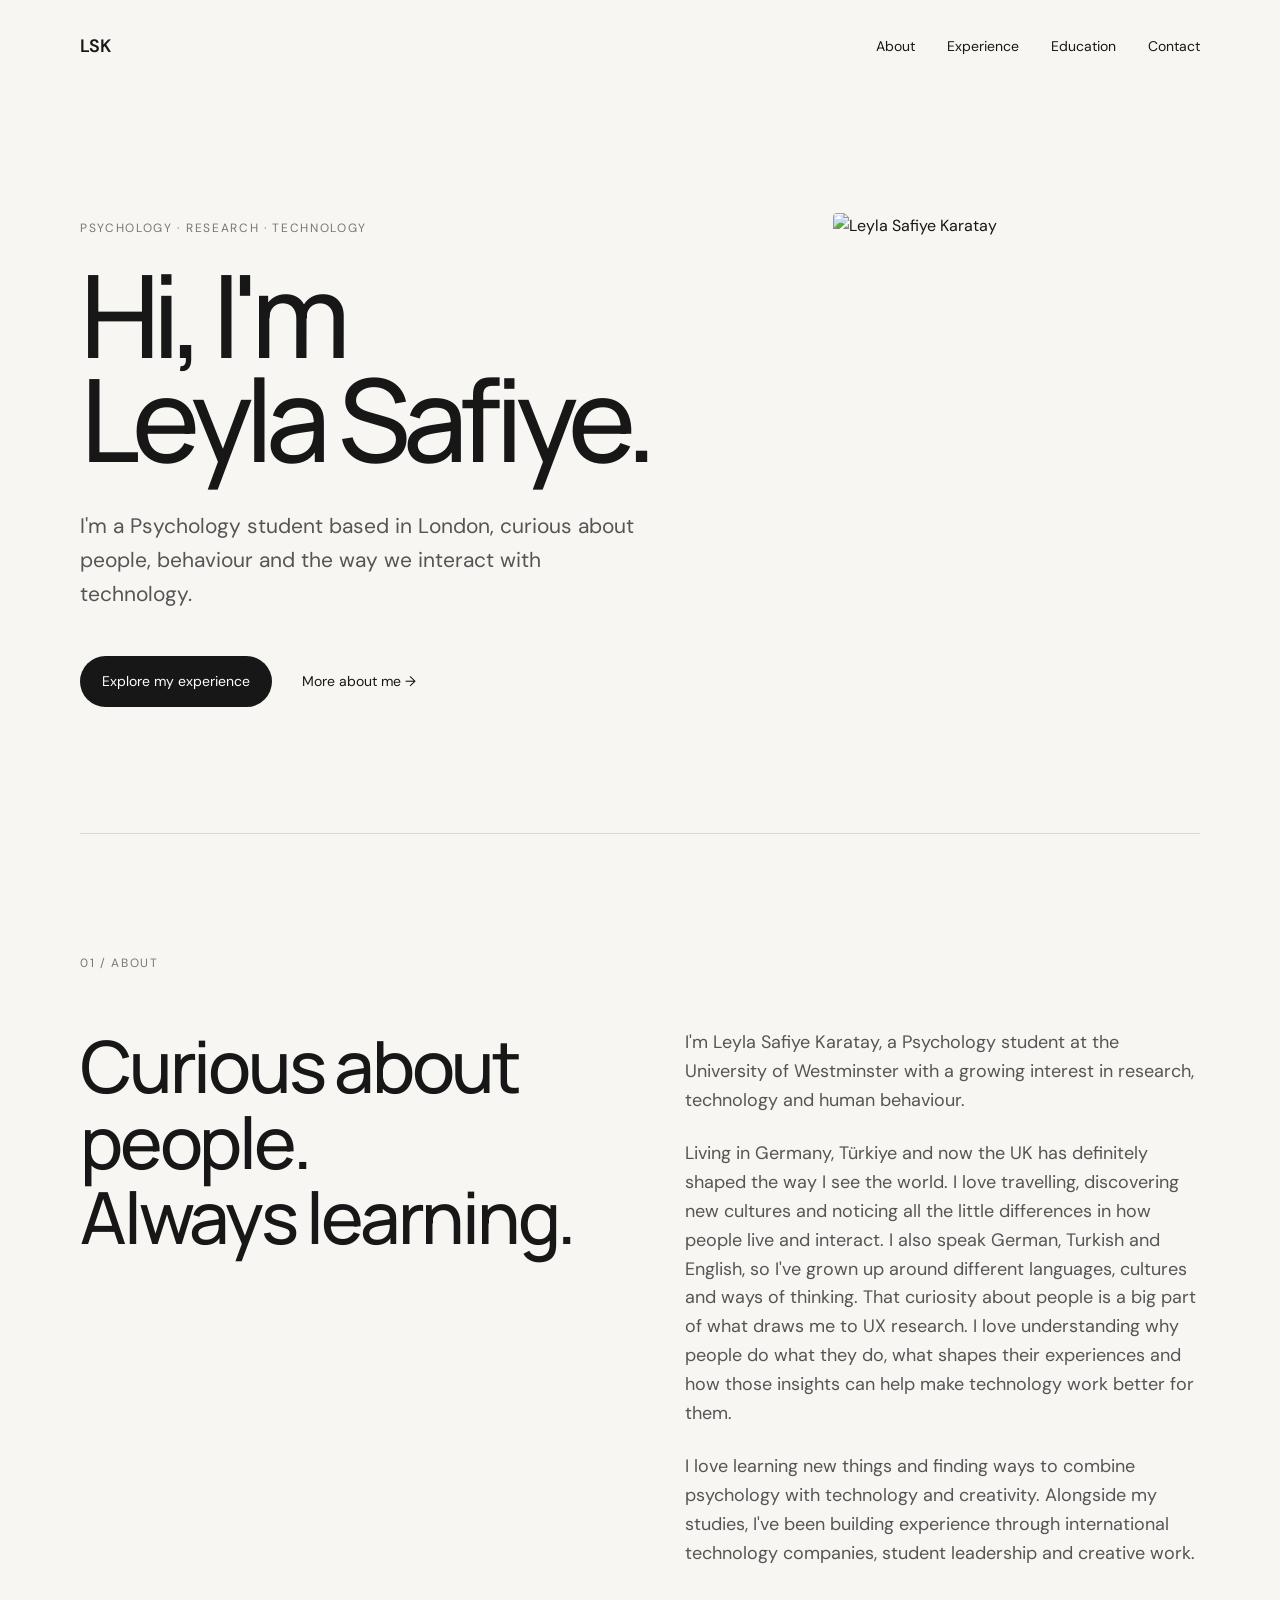
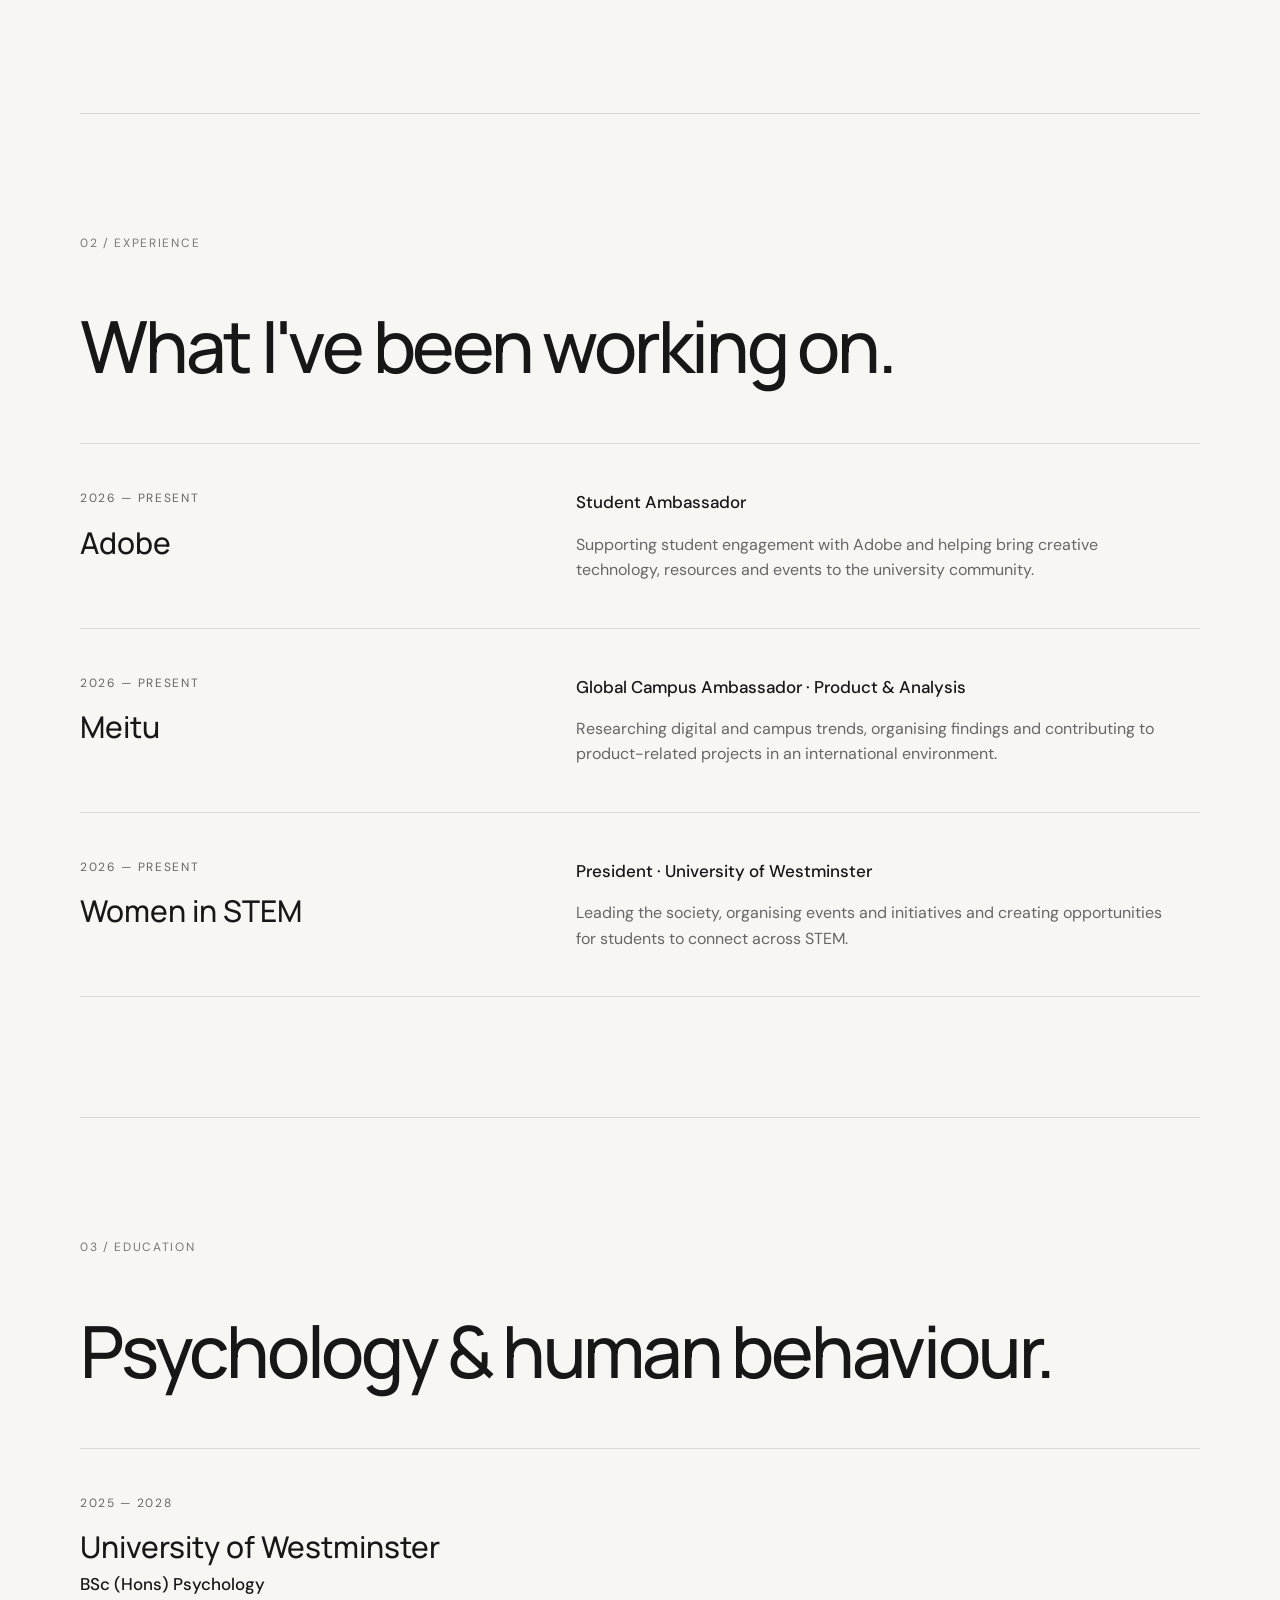
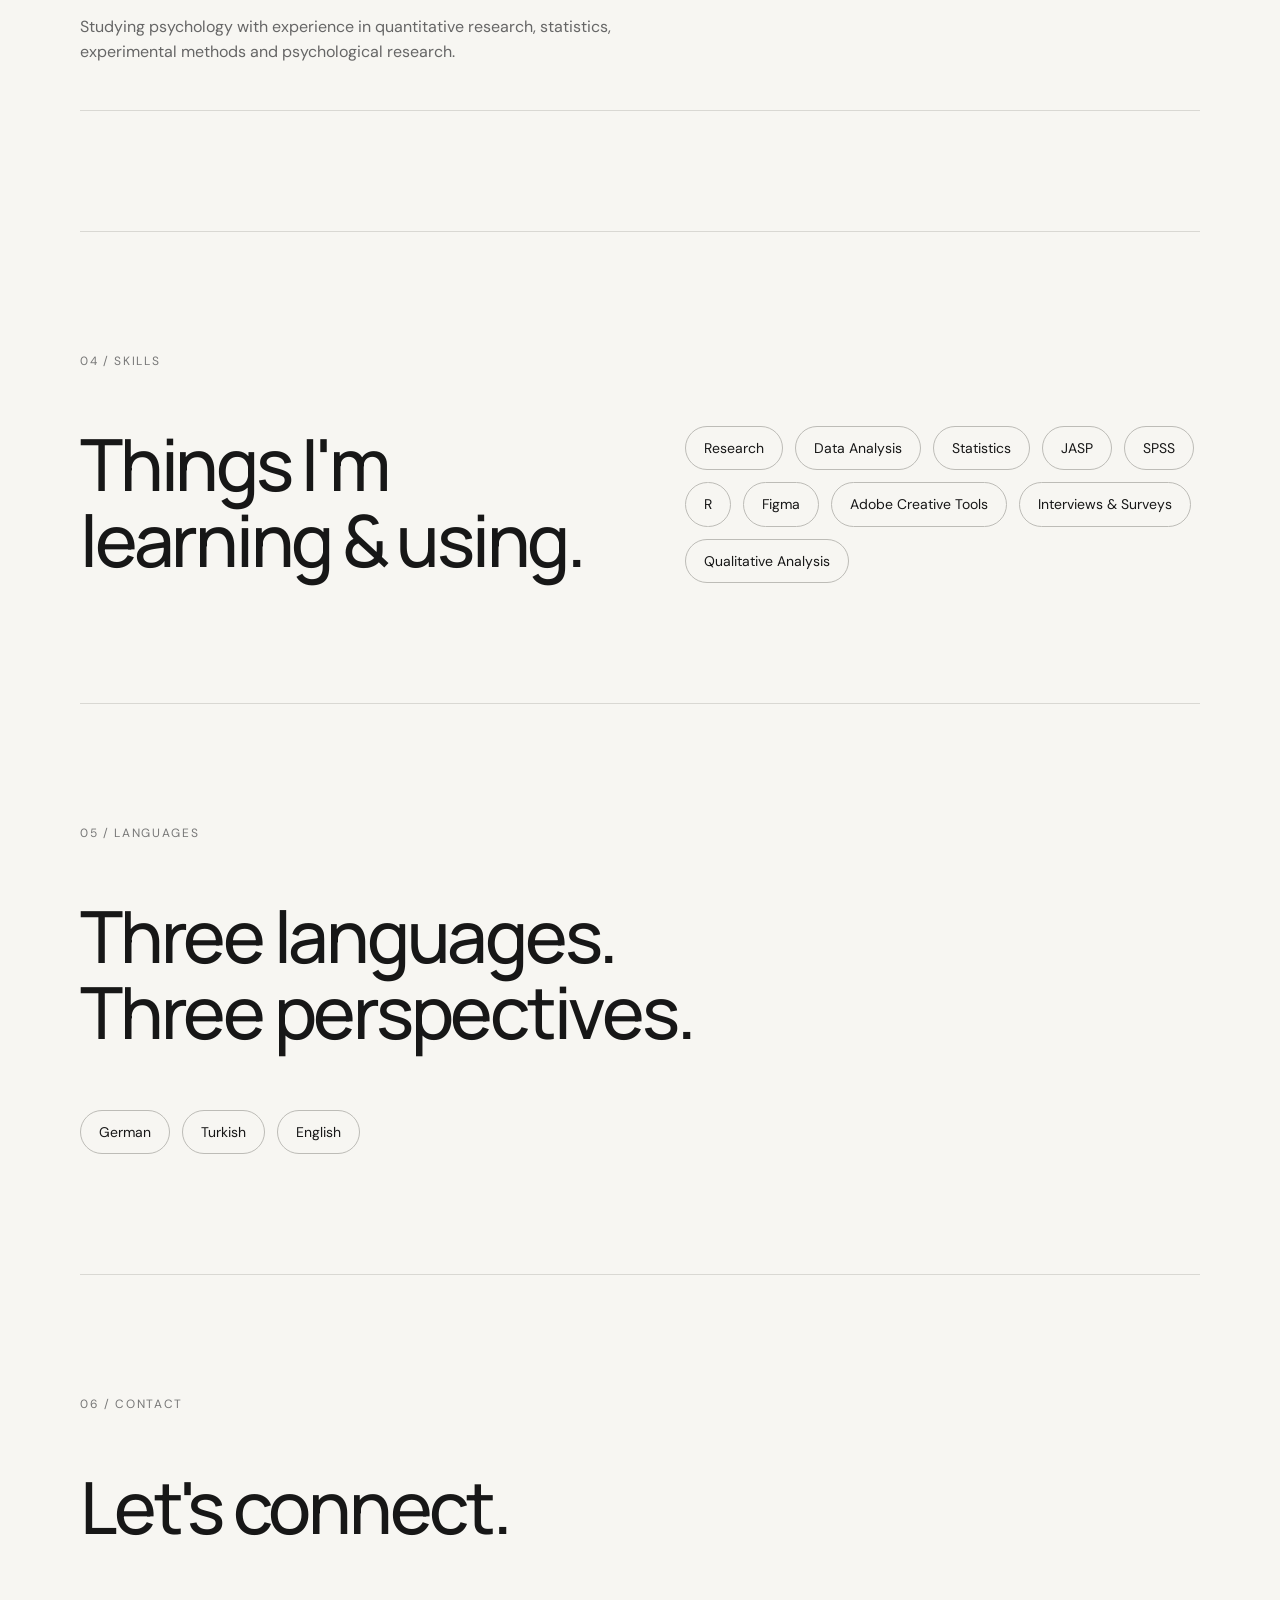
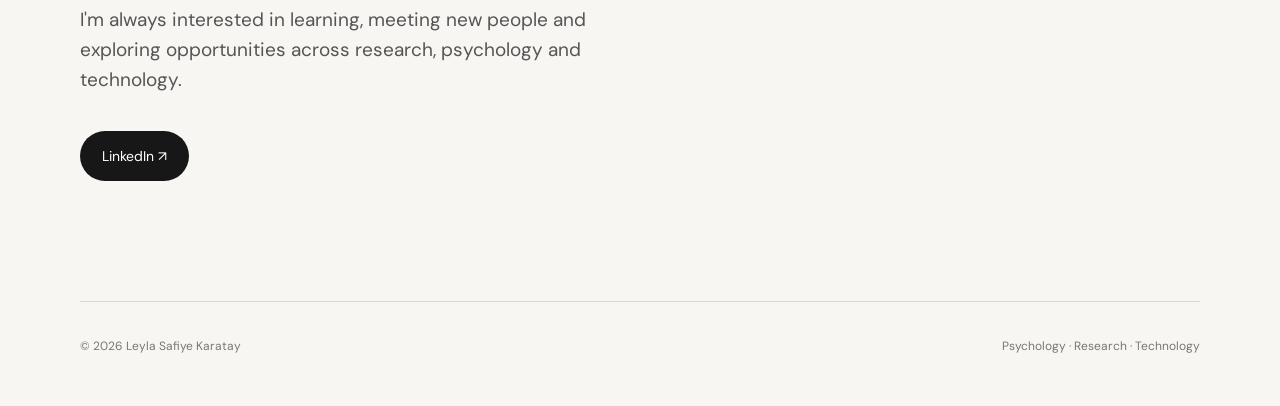
==== index.html @ ea962b12 "Update profile photo section in index.html" ====
<!DOCTYPE html>
<html lang="en">

<head>
  <meta charset="UTF-8">
  <meta name="viewport" content="width=device-width, initial-scale=1.0">

  <title>Leyla Safiye Karatay</title>

  <link rel="stylesheet" href="style.css">
</head>

<body>

  <!-- NAVIGATION -->
  <nav>
    <a href="#home" class="logo">LSK</a>

    <div class="nav-links">
      <a href="#about">About</a>
      <a href="#experience">Experience</a>
      <a href="#education">Education</a>
      <a href="#contact">Contact</a>
    </div>
  </nav>


  <main>

    <!-- HERO -->
    <section class="hero" id="home">

      <div class="hero-content">

        <div class="hero-text">

          <p class="eyebrow">
            PSYCHOLOGY · RESEARCH · TECHNOLOGY
          </p>

          <h1>
            Hi, I'm<br>
            Leyla Safiye.
          </h1>

          <p class="intro">
            I'm a Psychology student based in London, curious about
            people, behaviour and the way we interact with technology.
          </p>

          <div class="hero-links">

            <a href="#experience" class="button">
              Explore my experience
            </a>

            <a href="#about" class="text-link">
              More about me →
            </a>

          </div>

        </div>


       <!-- PROFILE PHOTO -->
<div class="hero-photo">
  <img
    src="./leyla.jpg"
    alt="Leyla Safiye Karatay"
  >
</div>

      </div>

    </section>


    <!-- ABOUT -->
    <section class="about" id="about">

      <p class="section-label">
        01 / ABOUT
      </p>

      <div class="section-grid">

        <h2>
          Curious about people.<br>
          Always learning.
        </h2>

        <div>

          <p>
            I'm Leyla Safiye Karatay, a Psychology student at the
            University of Westminster with a growing interest in
            research, technology and human behaviour.
          </p>

          <p>
  Living in Germany, Türkiye and now the UK has definitely shaped
  the way I see the world. I love travelling, discovering new cultures
  and noticing all the little differences in how people live and interact.
  I also speak German, Turkish and English, so I've grown up around
  different languages, cultures and ways of thinking. That curiosity
  about people is a big part of what draws me to UX research. I love
  understanding why people do what they do, what shapes their experiences
  and how those insights can help make technology work better for them.
</p>

          <p>
            I love learning new things and finding ways to combine
            psychology with technology and creativity. Alongside my
            studies, I've been building experience through international
            technology companies, student leadership and creative work.
          </p>

        </div>

      </div>

    </section>


    <!-- EXPERIENCE -->
    <section id="experience">

      <p class="section-label">
        02 / EXPERIENCE
      </p>

      <h2>
        What I've been working on.
      </h2>


      <div class="experience-list">


        <!-- ADOBE -->
        <article class="experience-item">

          <div>
            <p class="year">
              2026 — PRESENT
            </p>

            <h3>
              Adobe
            </h3>
          </div>

          <div>
            <h4>
              Student Ambassador
            </h4>

            <p>
              Supporting student engagement with Adobe and helping bring
              creative technology, resources and events to the university
              community.
            </p>
          </div>

        </article>


        <!-- MEITU -->
        <article class="experience-item">

          <div>
            <p class="year">
              2026 — PRESENT
            </p>

            <h3>
              Meitu
            </h3>
          </div>

          <div>
            <h4>
              Global Campus Ambassador · Product & Analysis
            </h4>

            <p>
              Researching digital and campus trends, organising findings
              and contributing to product-related projects in an
              international environment.
            </p>
          </div>

        </article>


        <!-- WOMEN IN STEM -->
        <article class="experience-item">

          <div>
            <p class="year">
              2026 — PRESENT
            </p>

            <h3>
              Women in STEM
            </h3>
          </div>

          <div>
            <h4>
              President · University of Westminster
            </h4>

            <p>
              Leading the society, organising events and initiatives and
              creating opportunities for students to connect across STEM.
            </p>
          </div>

        </article>

      </div>

    </section>


    <!-- EDUCATION -->
    <section id="education">

      <p class="section-label">
        03 / EDUCATION
      </p>

      <h2>
        Psychology & human behaviour.
      </h2>


      <div class="education-card">

        <p class="year">
          2025 — 2028
        </p>

        <h3>
          University of Westminster
        </h3>

        <h4>
          BSc (Hons) Psychology
        </h4>

        <p>
          Studying psychology with experience in quantitative research,
          statistics, experimental methods and psychological research.
        </p>

      </div>

    </section>


    <!-- SKILLS -->
    <section class="skills">

      <p class="section-label">
        04 / SKILLS
      </p>

      <div class="section-grid">

        <h2>
          Things I'm<br>
          learning & using.
        </h2>

        <div class="skill-list">

          <span>Research</span>
          <span>Data Analysis</span>
          <span>Statistics</span>
          <span>JASP</span>
          <span>SPSS</span>
          <span>R</span>
          <span>Figma</span>
          <span>Adobe Creative Tools</span>
          <span>Interviews & Surveys</span>
          <span>Qualitative Analysis</span>

        </div>

      </div>

    </section>


    <!-- LANGUAGES -->
    <section class="languages">

      <p class="section-label">
        05 / LANGUAGES
      </p>

      <h2>
        Three languages.<br>
        Three perspectives.
      </h2>

      <div class="skill-list">
        <span>German</span>
        <span>Turkish</span>
        <span>English</span>
      </div>

    </section>


    <!-- CONTACT -->
    <section class="contact" id="contact">

      <p class="section-label">
        06 / CONTACT
      </p>

      <h2>
        Let's connect.
      </h2>

      <p>
        I'm always interested in learning, meeting new people and
        exploring opportunities across research, psychology and technology.
      </p>

      <a
        href="https://www.linkedin.com/"
        target="_blank"
        rel="noopener noreferrer"
        class="button"
      >
        LinkedIn ↗
      </a>

    </section>

  </main>


  <!-- FOOTER -->
  <footer>

    <p>
      © 2026 Leyla Safiye Karatay
    </p>

    <p>
      Psychology · Research · Technology
    </p>

  </footer>

</body>

</html>
---- style.css ----
/* FONTS */
@import url('https://fonts.googleapis.com/css2?family=DM+Sans:wght@400;500;600&family=Manrope:wght@400;500;600&display=swap');


/* RESET */

* {
  box-sizing: border-box;
  margin: 0;
  padding: 0;
}

html {
  scroll-behavior: smooth;
}

body {
  font-family: "DM Sans", sans-serif;
  background: #f7f6f2;
  color: #171717;
  line-height: 1.6;
}


/* NAVIGATION */

nav {
  max-width: 1200px;
  margin: auto;
  padding: 32px 40px;

  display: flex;
  justify-content: space-between;
  align-items: center;
}

.logo {
  color: #171717;
  font-weight: 600;
  font-size: 18px;
  text-decoration: none;
}

.nav-links {
  display: flex;
  gap: 32px;
}

.nav-links a {
  color: #171717;
  text-decoration: none;
  font-size: 14px;
}

.nav-links a:hover {
  opacity: 0.5;
}


/* MAIN LAYOUT */

main {
  max-width: 1200px;
  margin: auto;
  padding: 0 40px;
}

section {
  padding: 120px 0;
  border-bottom: 1px solid #d9d8d3;
}


/* HERO */

.hero {
  min-height: 82vh;
  display: flex;
  align-items: center;
}

.hero-content {
  width: 100%;

  display: grid;
  grid-template-columns: 1.3fr 0.7fr;

  gap: 70px;
  align-items: center;
}

.hero-text {
  min-width: 0;
}

.eyebrow,
.section-label,
.year {
  font-size: 12px;
  letter-spacing: 0.14em;
  text-transform: uppercase;
  color: #777;
}

.hero h1 {
  font-family: "Manrope", sans-serif;

  font-size: clamp(65px, 9vw, 125px);
  font-weight: 500;

  letter-spacing: -0.07em;
  line-height: 0.9;

  margin: 25px 0 40px;
}

.intro {
  max-width: 560px;
  font-size: 21px;
  color: #555;
}

.hero-links {
  margin-top: 45px;

  display: flex;
  align-items: center;
  gap: 30px;
}


/* PROFILE PHOTO */

.hero-photo {
  width: 100%;
  max-width: 380px;
  justify-self: end;
}

.hero-photo img {
  width: 100%;
  height: 500px;

  display: block;

  object-fit: cover;
  object-position: center;

  border-radius: 4px;
}


/* BUTTONS */

.button {
  display: inline-block;

  padding: 14px 22px;

  background: #171717;
  color: white;

  text-decoration: none;
  border-radius: 100px;

  font-size: 14px;

  transition: 0.2s;
}

.button:hover {
  transform: translateY(-2px);
  opacity: 0.85;
}

.text-link {
  color: #171717;
  text-decoration: none;
  font-size: 14px;
}


/* SECTION HEADINGS */

.section-label {
  margin-bottom: 55px;
}

section h2 {
  font-family: "Manrope", sans-serif;

  font-size: clamp(42px, 6vw, 72px);
  line-height: 1.05;

  letter-spacing: -0.045em;
  font-weight: 500;

  margin-bottom: 60px;
}


/* ABOUT */

.section-grid {
  display: grid;
  grid-template-columns: 1fr 1fr;

  gap: 90px;
}

.section-grid h2 {
  margin-bottom: 0;
}

.section-grid > div p {
  font-size: 18px;
  margin-bottom: 25px;
  color: #555;
}


/* EXPERIENCE */

.experience-list {
  border-top: 1px solid #d9d8d3;
}

.experience-item {
  display: grid;

  grid-template-columns: 0.8fr 1.2fr;

  gap: 80px;

  padding: 45px 0;

  border-bottom: 1px solid #d9d8d3;
}

.experience-item h3,
.education-card h3 {
  font-family: "Manrope", sans-serif;

  font-size: 30px;
  font-weight: 500;

  margin-top: 10px;
}

.experience-item h4,
.education-card h4 {
  font-size: 17px;
  font-weight: 500;

  margin-bottom: 15px;
}

.experience-item p,
.education-card p {
  color: #666;
  max-width: 600px;
}


/* EDUCATION */

.education-card {
  padding: 45px 0;

  border-top: 1px solid #d9d8d3;
  border-bottom: 1px solid #d9d8d3;
}


/* SKILLS + LANGUAGES */

.skill-list {
  display: flex;
  flex-wrap: wrap;

  gap: 12px;

  align-content: flex-start;
}

.skill-list span {
  border: 1px solid #bdbcb7;

  border-radius: 100px;

  padding: 10px 18px;

  font-size: 14px;
}


/* CONTACT */

.contact {
  min-height: 65vh;
}

.contact > p:not(.section-label) {
  max-width: 550px;

  font-size: 19px;

  color: #555;

  margin-bottom: 35px;
}


/* FOOTER */

footer {
  max-width: 1200px;

  margin: auto;

  padding: 35px 40px 50px;

  display: flex;

  justify-content: space-between;

  color: #777;

  font-size: 12px;
}


/* MOBILE */

@media (max-width: 700px) {

  nav {
    padding: 24px 20px;
  }

  .nav-links {
    gap: 14px;
  }

  .nav-links a {
    font-size: 12px;
  }

  main {
    padding: 0 20px;
  }

  section {
    padding: 80px 0;
  }


  /* HERO MOBILE */

  .hero {
    min-height: auto;
    padding-top: 80px;
  }

  .hero-content {
    grid-template-columns: 1fr;
    gap: 45px;
  }

  .hero h1 {
    font-size: 64px;
  }

  .intro {
    font-size: 18px;
  }

  .hero-photo {
    max-width: 100%;
    justify-self: start;
  }

  .hero-photo img {
    height: 450px;
  }

  .hero-links {
    align-items: flex-start;
    flex-direction: column;
  }


  /* OTHER SECTIONS */

  .section-grid,
  .experience-item {
    grid-template-columns: 1fr;
    gap: 30px;
  }


  /* FOOTER */

  footer {
    padding: 30px 20px;

    flex-direction: column;

    gap: 8px;
  }

}
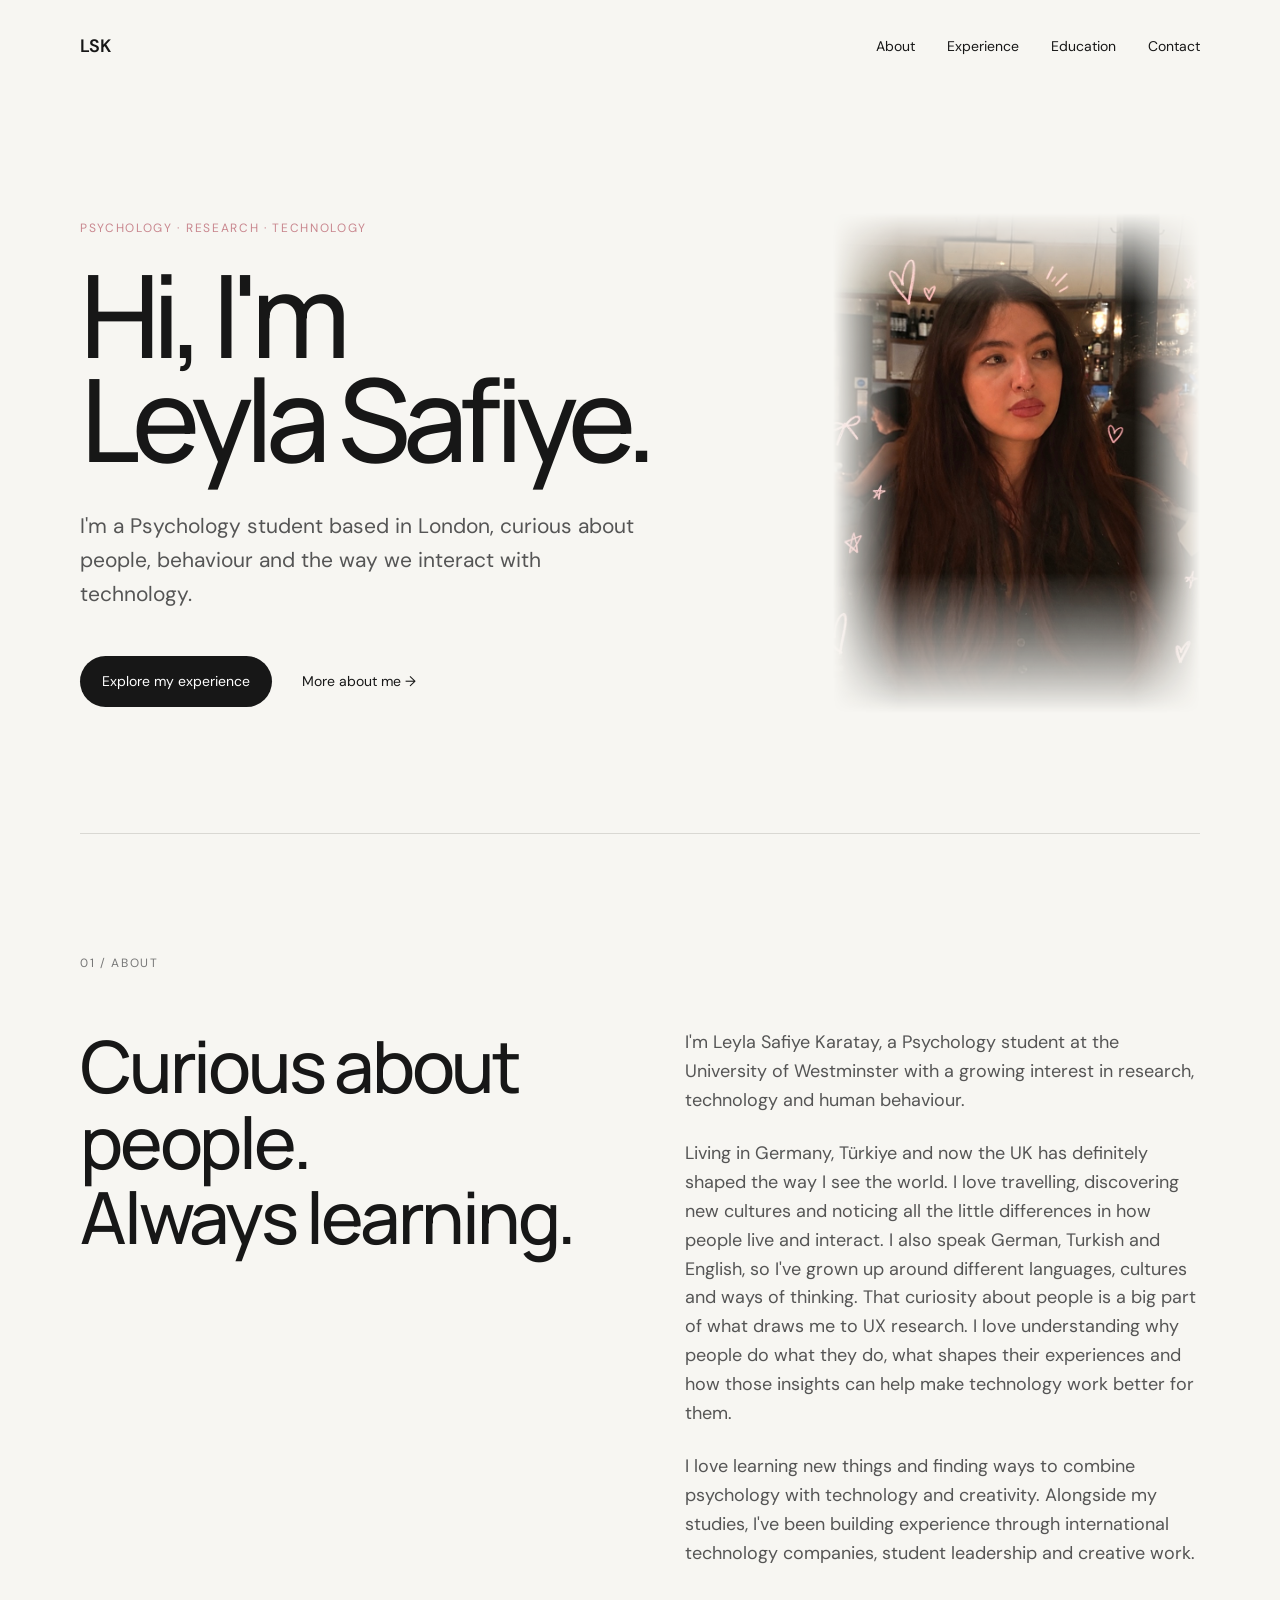
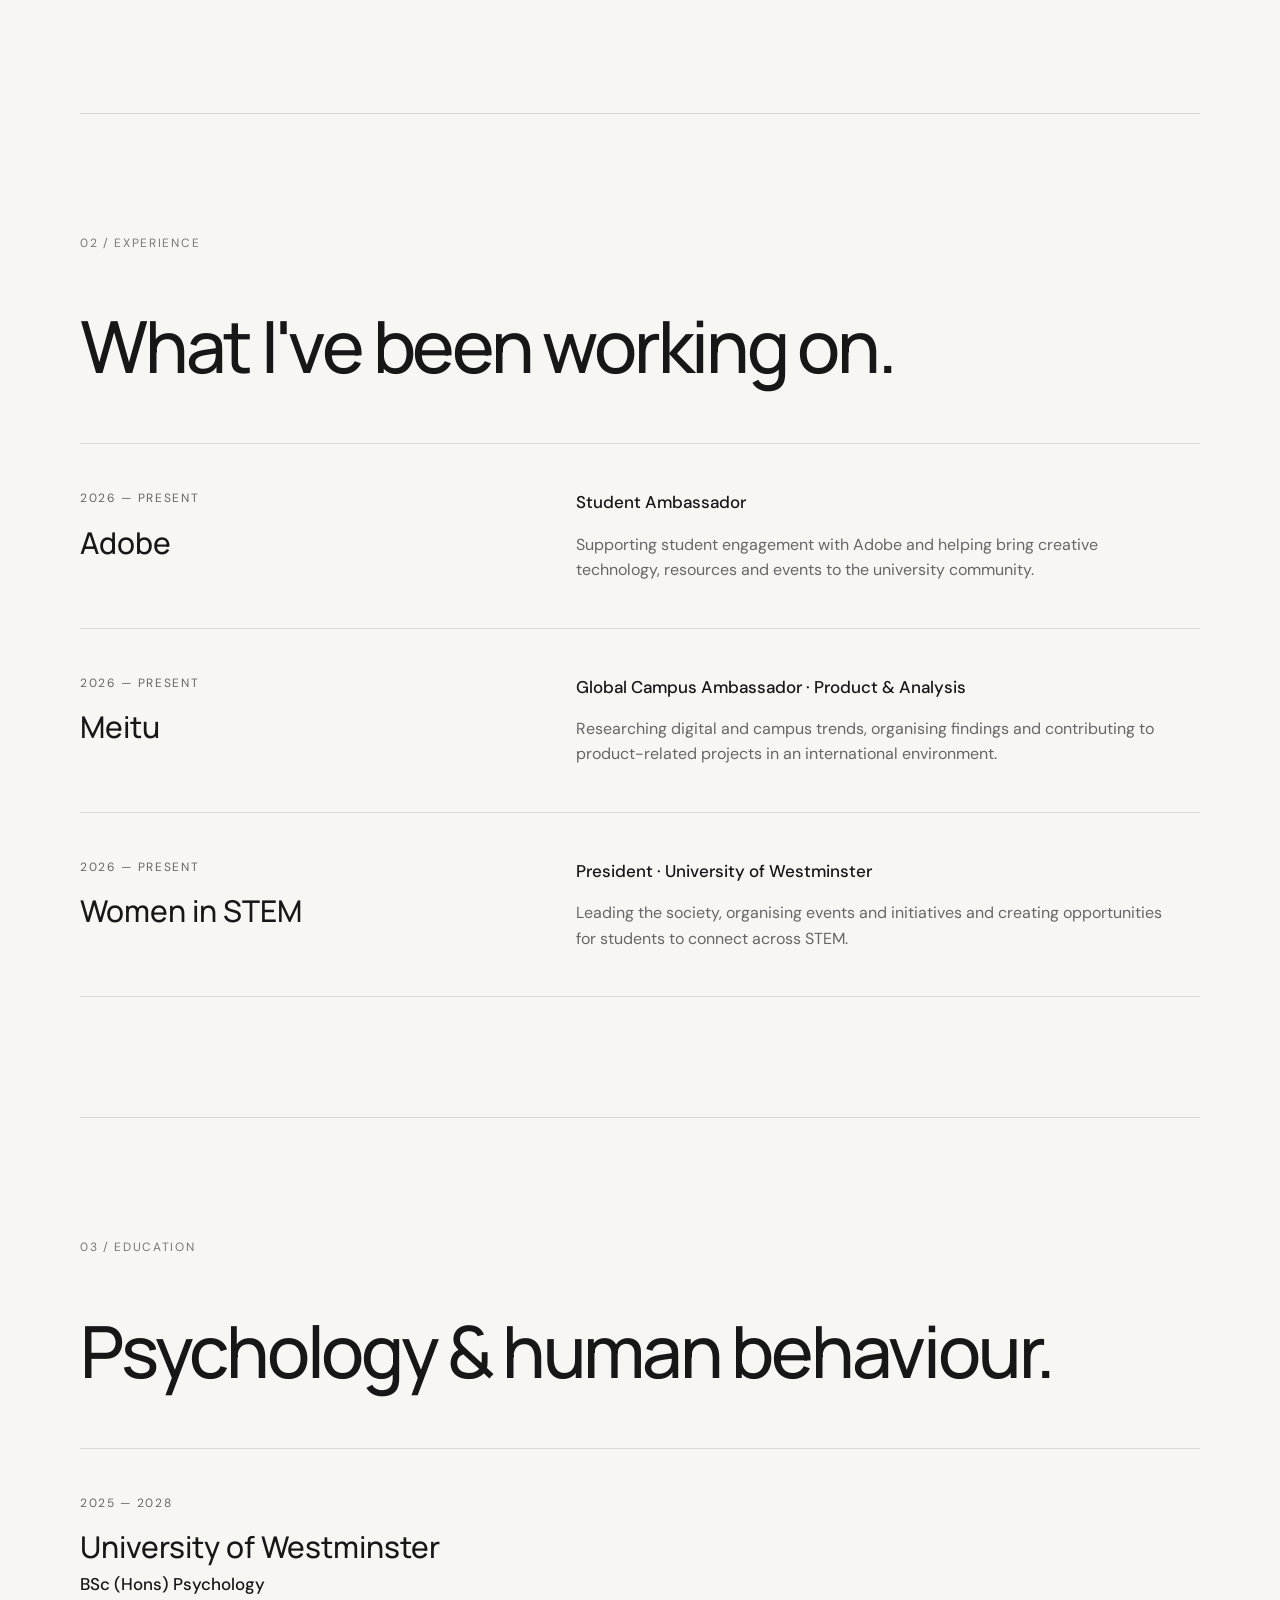
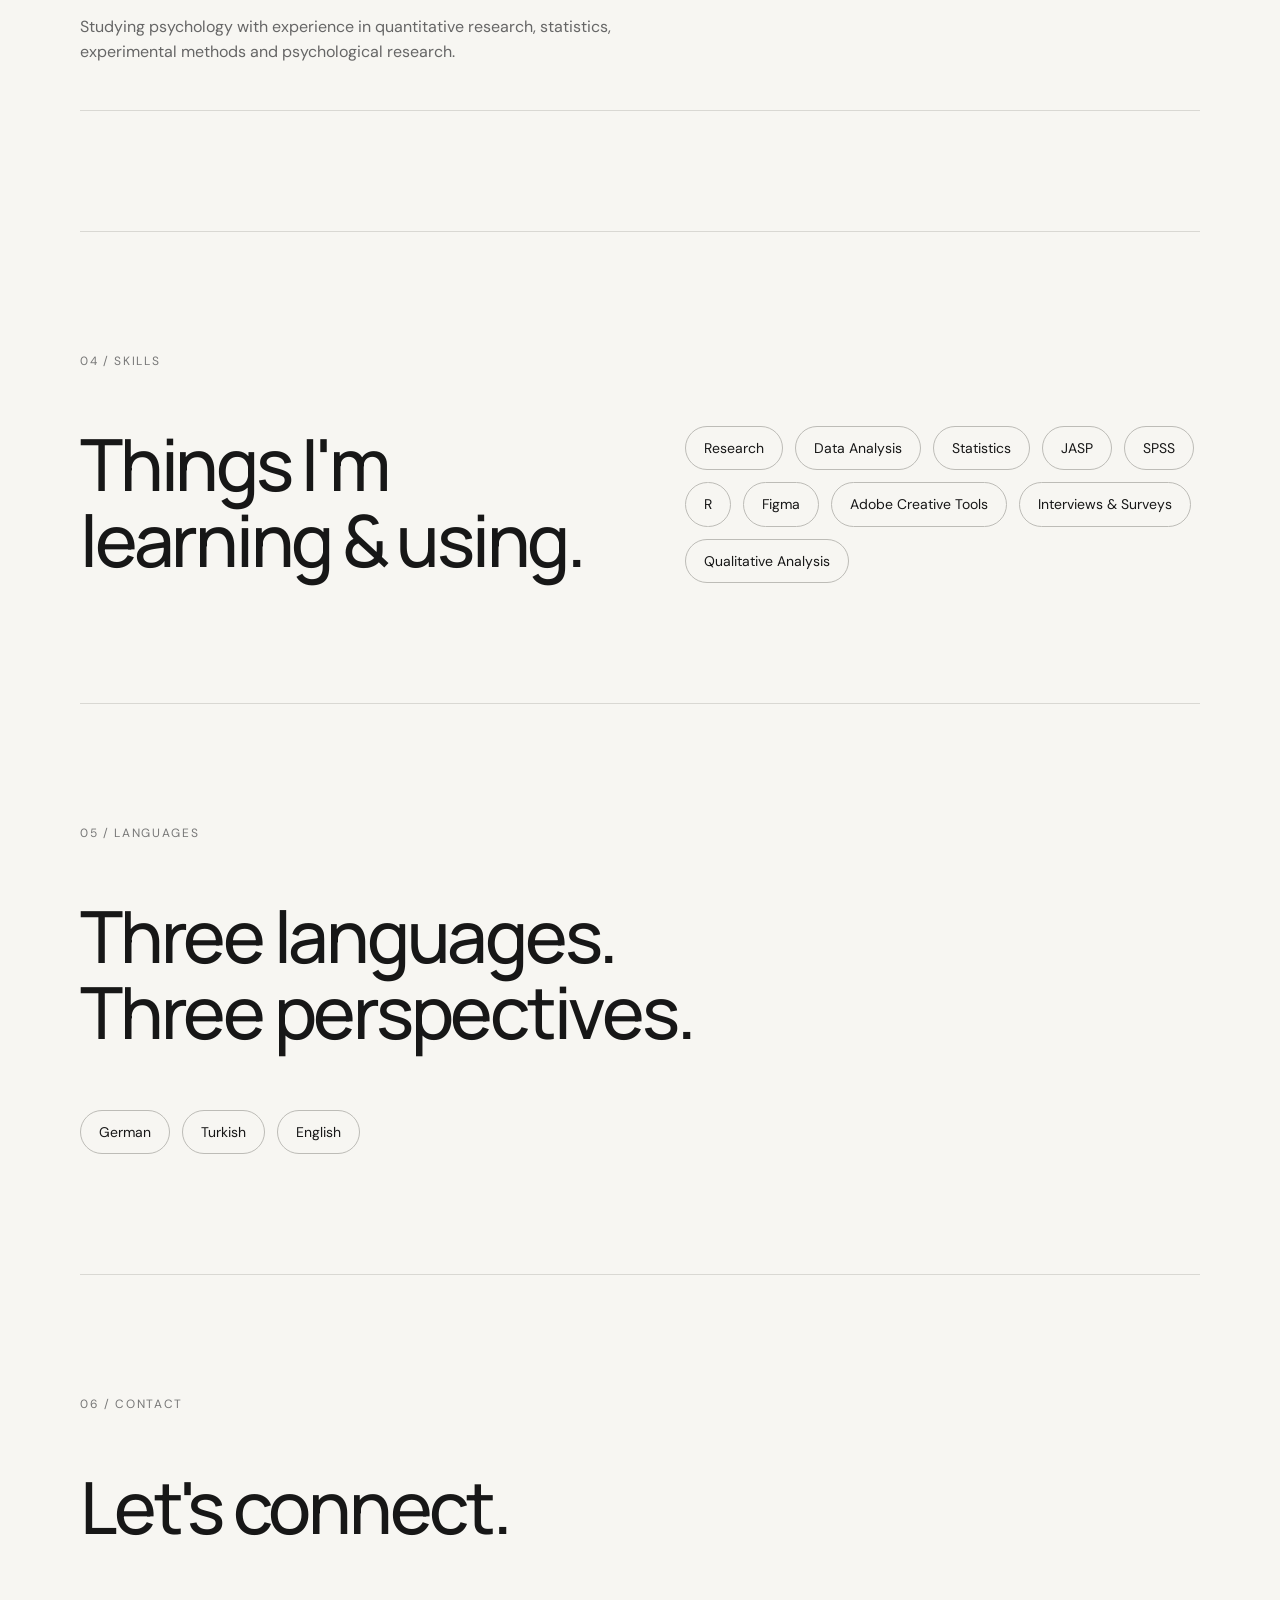
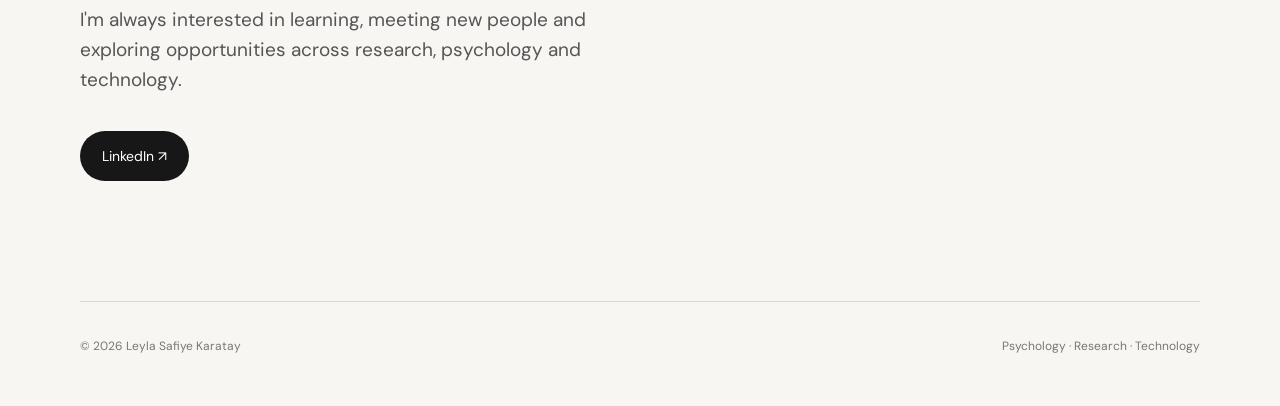
==== commit 019cee3e: "Add versioning to stylesheet link in index.html" ====
--- a/index.html
+++ b/index.html
@@ -7,7 +7,7 @@
 
   <title>Leyla Safiye Karatay</title>
 
-  <link rel="stylesheet" href="style.css">
+<link rel="stylesheet" href="style.css?v=4">
 </head>
 
 <body>
@@ -65,10 +65,10 @@
 
        <!-- PROFILE PHOTO -->
 <div class="hero-photo">
-  <img
-    src="./leyla.jpg"
-    alt="Leyla Safiye Karatay"
-  >
+ <img
+  src="/leyla.jpg"
+  alt="Leyla Safiye Karatay"
+>
 </div>
 
       </div>
--- a/style.css
+++ b/style.css
@@ -131,22 +131,25 @@
 
 /* PROFILE PHOTO */
 
-.hero-photo {
-  width: 100%;
-  max-width: 380px;
-  justify-self: end;
-}
-
 .hero-photo img {
   width: 100%;
   height: 500px;
-
   display: block;
 
   object-fit: cover;
   object-position: center;
 
-  border-radius: 4px;
+  -webkit-mask-image:
+    linear-gradient(to right, transparent 0%, black 18%, black 82%, transparent 100%),
+    linear-gradient(to bottom, transparent 0%, black 18%, black 72%, transparent 100%);
+
+  -webkit-mask-composite: source-in;
+
+  mask-image:
+    linear-gradient(to right, transparent 0%, black 18%, black 82%, transparent 100%),
+    linear-gradient(to bottom, transparent 0%, black 18%, black 72%, transparent 100%);
+
+  mask-composite: intersect;
 }
 
 
@@ -398,15 +401,30 @@
     gap: 30px;
   }
 
-
-  /* FOOTER */
-
-  footer {
-    padding: 30px 20px;
-
-    flex-direction: column;
-
-    gap: 8px;
-  }
-
-}
+/* FOOTER */
+
+footer {
+  padding: 30px 20px;
+  flex-direction: column;
+  gap: 8px;
+}
+
+} /* closes the mobile @media section */
+
+
+/* PINK ACCENTS */
+
+.eyebrow {
+  color: #c9878f;
+}
+
+.nav-links a {
+  transition: color 0.2s ease;
+}
+
+.nav-links a:hover {
+  color: #c9878f;
+  opacity: 1;
+}
+
+
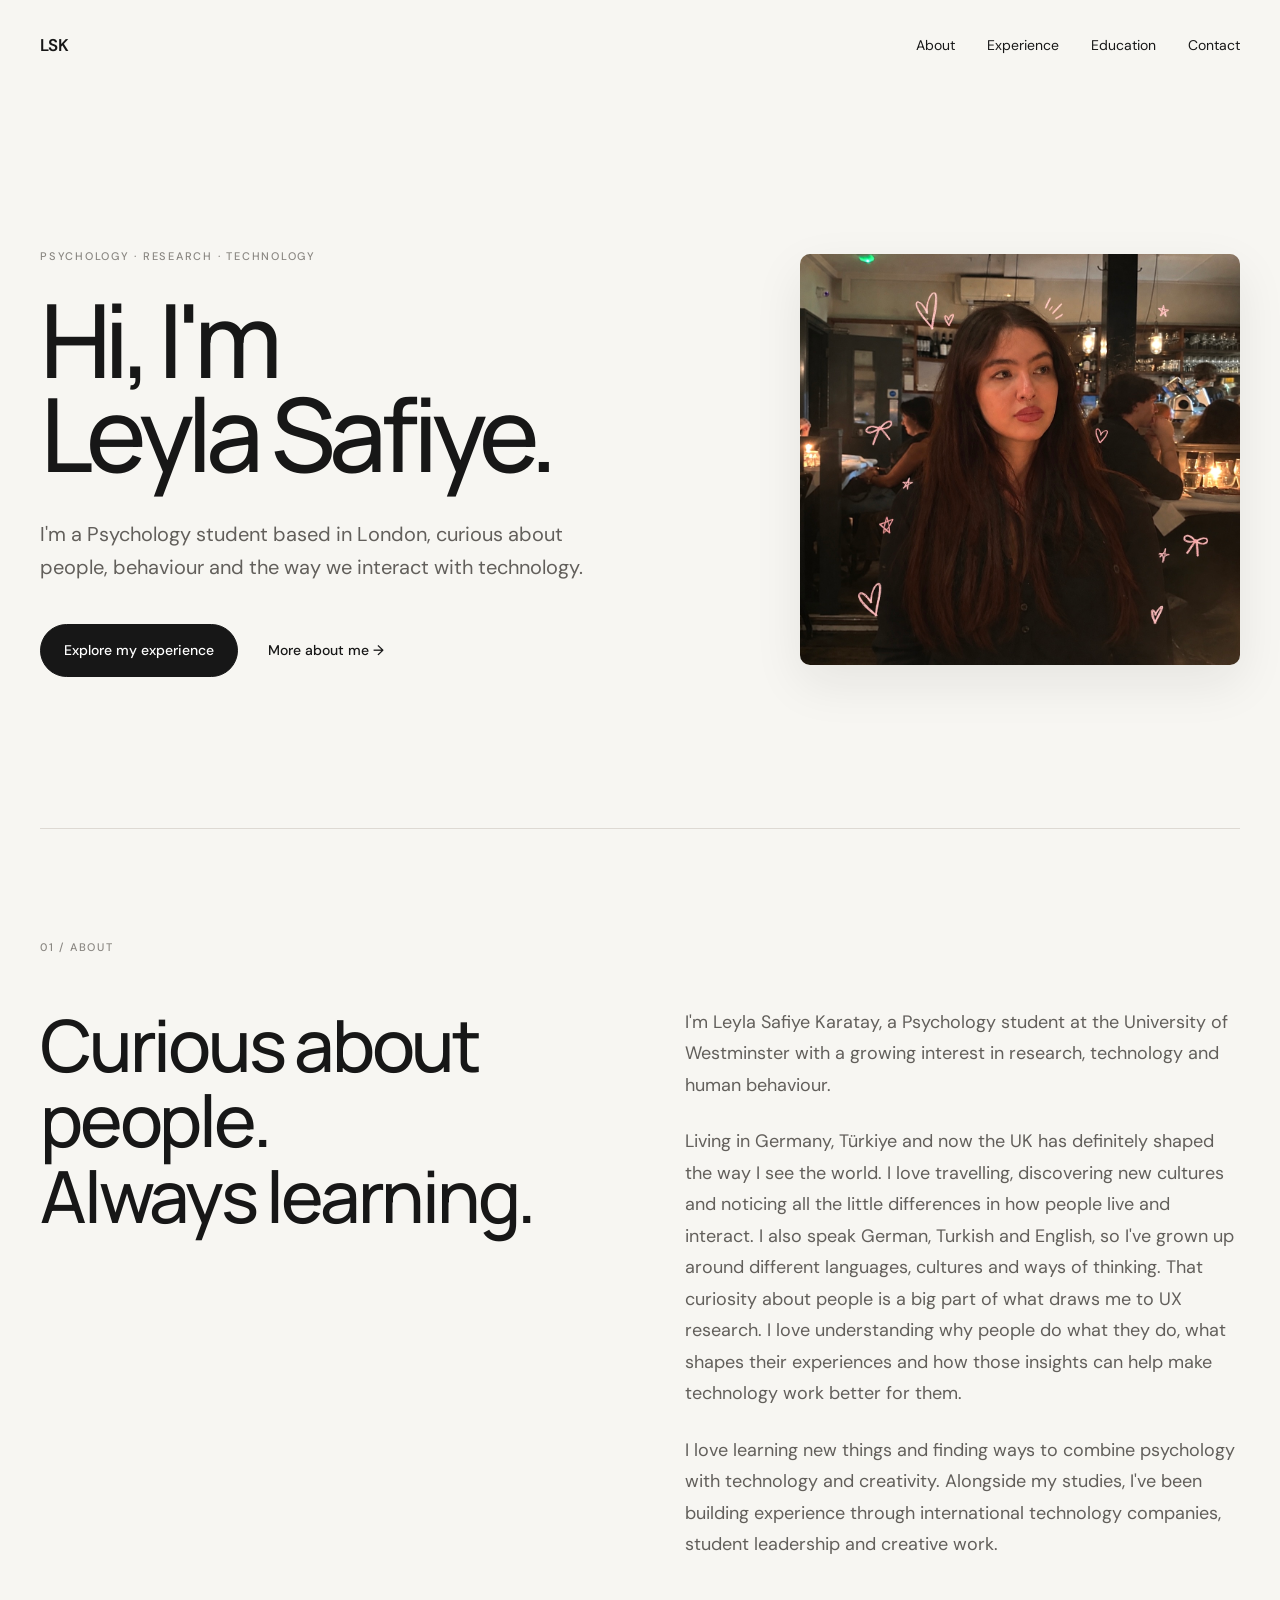
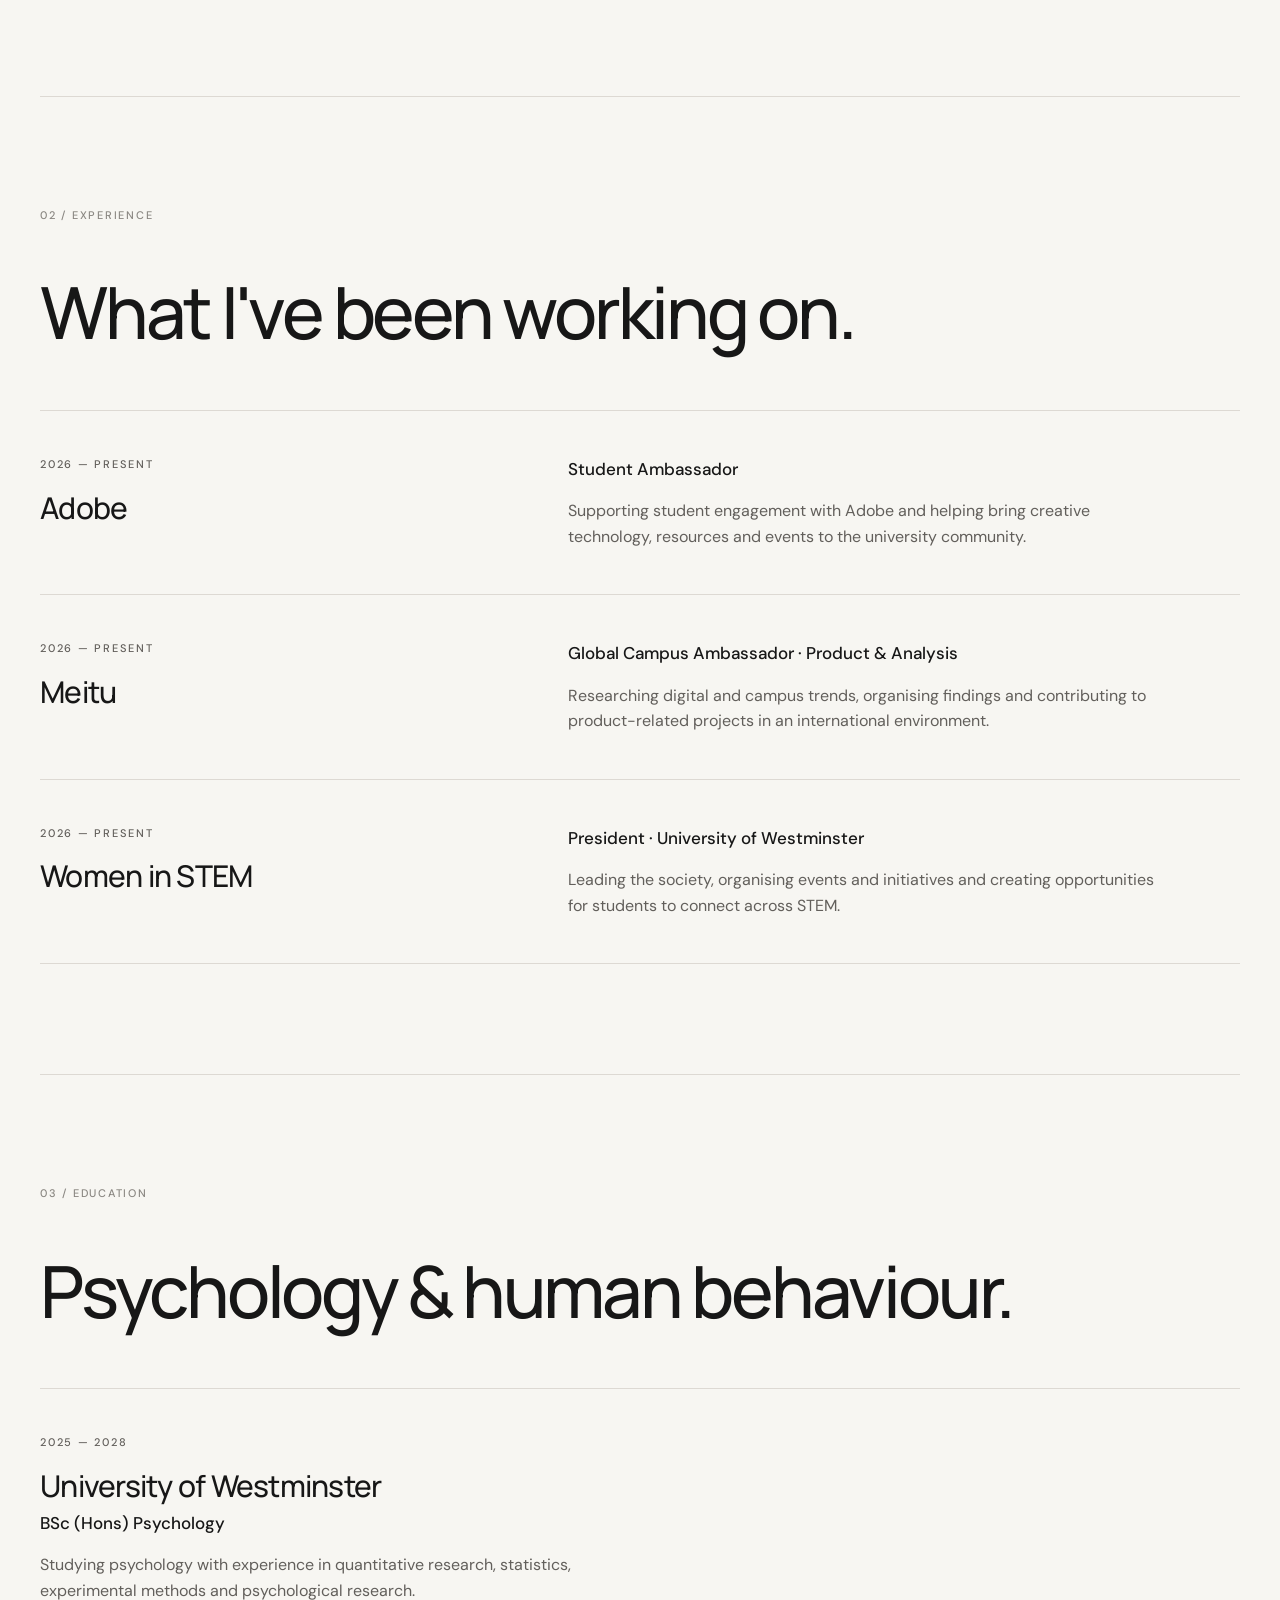
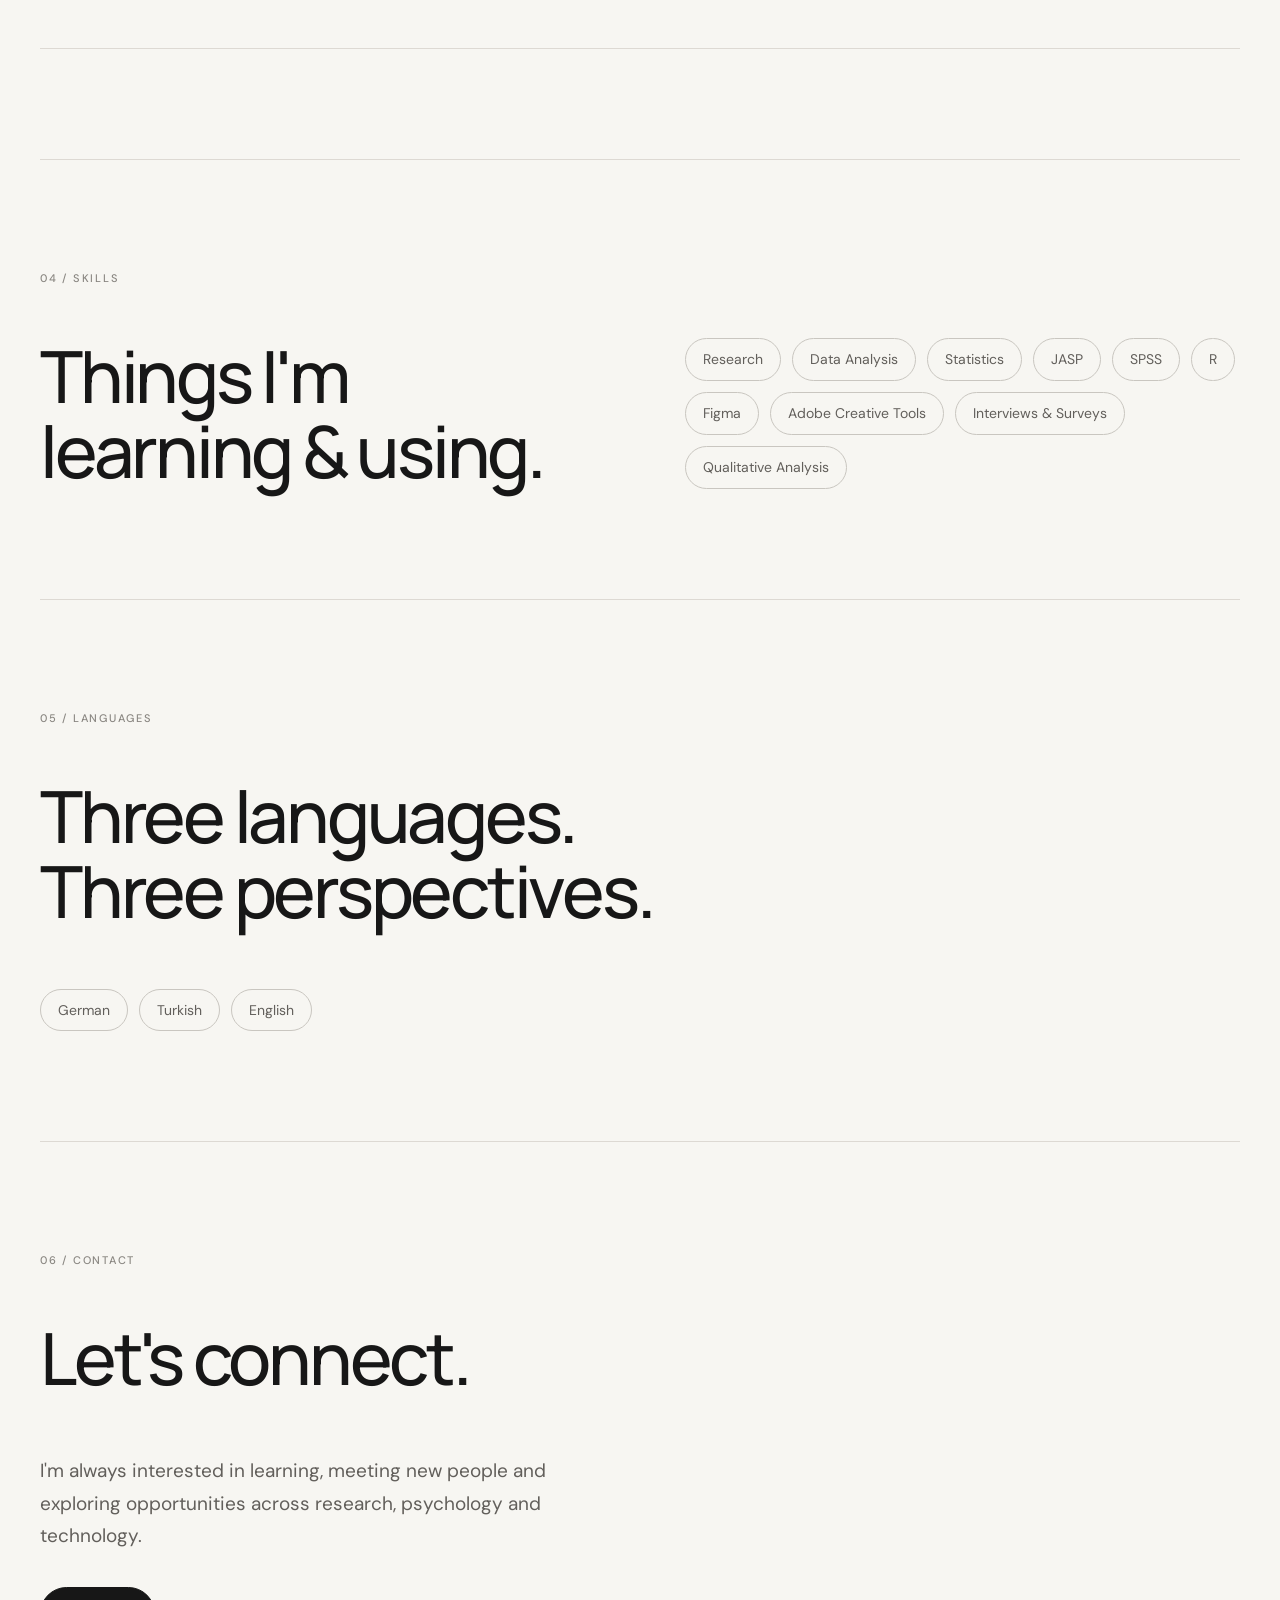
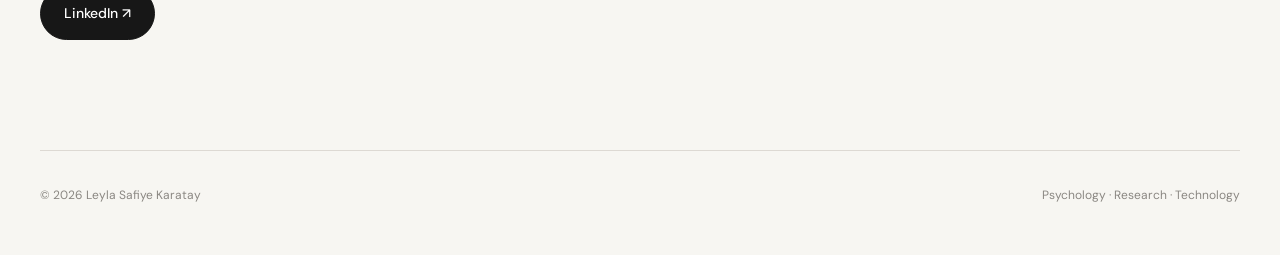
==== commit 566d3ef6: "Update stylesheet version in index.html" ====
--- a/index.html
+++ b/index.html
@@ -7,7 +7,7 @@
 
   <title>Leyla Safiye Karatay</title>
 
-<link rel="stylesheet" href="style.css?v=4">
+<link rel="stylesheet" href="style.css?v=6">
 </head>
 
 <body>
--- a/style.css
+++ b/style.css
@@ -1,8 +1,25 @@
-/* FONTS */
+/* =========================================
+   LEYLA SAFIYE KARATAY
+   PORTFOLIO
+========================================= */
+
 @import url('https://fonts.googleapis.com/css2?family=DM+Sans:wght@400;500;600&family=Manrope:wght@400;500;600&display=swap');
 
 
-/* RESET */
+/* ---------- COLOURS ---------- */
+
+:root {
+  --bg: #f7f6f2;
+  --text: #171717;
+  --secondary: #625f5b;
+  --muted: #8a8782;
+  --line: #ddd9d3;
+  --rose: #c58d94;
+  --rose-soft: #f0e5e5;
+}
+
+
+/* ---------- RESET ---------- */
 
 * {
   box-sizing: border-box;
@@ -15,29 +32,34 @@
 }
 
 body {
+  background: var(--bg);
+  color: var(--text);
+
   font-family: "DM Sans", sans-serif;
-  background: #f7f6f2;
-  color: #171717;
   line-height: 1.6;
-}
-
-
-/* NAVIGATION */
+
+  -webkit-font-smoothing: antialiased;
+}
+
+
+/* ---------- NAVIGATION ---------- */
 
 nav {
-  max-width: 1200px;
-  margin: auto;
-  padding: 32px 40px;
+  width: min(1200px, calc(100% - 80px));
+  margin: 0 auto;
+  padding: 32px 0;
 
   display: flex;
+  align-items: center;
   justify-content: space-between;
-  align-items: center;
 }
 
 .logo {
-  color: #171717;
+  color: var(--text);
+
+  font-size: 17px;
   font-weight: 600;
-  font-size: 18px;
+
   text-decoration: none;
 }
 
@@ -47,34 +69,55 @@
 }
 
 .nav-links a {
-  color: #171717;
+  position: relative;
+
+  color: var(--text);
+
+  font-size: 14px;
   text-decoration: none;
-  font-size: 14px;
-}
-
-.nav-links a:hover {
-  opacity: 0.5;
-}
-
-
-/* MAIN LAYOUT */
+}
+
+.nav-links a::after {
+  content: "";
+
+  position: absolute;
+  left: 0;
+  bottom: -5px;
+
+  width: 0;
+  height: 1px;
+
+  background: var(--rose);
+
+  transition: width 0.25s ease;
+}
+
+.nav-links a:hover::after {
+  width: 100%;
+}
+
+
+/* ---------- GENERAL LAYOUT ---------- */
 
 main {
-  max-width: 1200px;
-  margin: auto;
-  padding: 0 40px;
+  width: min(1200px, calc(100% - 80px));
+  margin: 0 auto;
 }
 
 section {
-  padding: 120px 0;
-  border-bottom: 1px solid #d9d8d3;
-}
-
-
-/* HERO */
+  padding: 110px 0;
+
+  border-bottom: 1px solid var(--line);
+}
+
+
+/* =========================================
+   HERO
+========================================= */
 
 .hero {
   min-height: 82vh;
+
   display: flex;
   align-items: center;
 }
@@ -83,129 +126,208 @@
   width: 100%;
 
   display: grid;
-  grid-template-columns: 1.3fr 0.7fr;
-
-  gap: 70px;
+
+  /* More room for your name, enough room for photo */
+  grid-template-columns: minmax(0, 1.15fr) minmax(340px, 0.85fr);
+
   align-items: center;
+  gap: 65px;
 }
 
 .hero-text {
   min-width: 0;
 }
+
+
+/* Small text above your name */
 
 .eyebrow,
 .section-label,
 .year {
-  font-size: 12px;
-  letter-spacing: 0.14em;
+  color: var(--muted);
+
+  font-size: 11px;
+  font-weight: 500;
+
+  letter-spacing: 0.16em;
   text-transform: uppercase;
-  color: #777;
-}
+}
+
+.eyebrow {
+  display: inline-block;
+}
+
+
+/* Main name */
 
 .hero h1 {
+  margin: 24px 0 38px;
+
   font-family: "Manrope", sans-serif;
 
-  font-size: clamp(65px, 9vw, 125px);
+  font-size: clamp(65px, 8vw, 118px);
   font-weight: 500;
 
-  letter-spacing: -0.07em;
-  line-height: 0.9;
-
-  margin: 25px 0 40px;
-}
+  letter-spacing: -0.065em;
+  line-height: 0.92;
+}
+
+
+/* Introduction */
 
 .intro {
-  max-width: 560px;
-  font-size: 21px;
-  color: #555;
-}
+  max-width: 570px;
+
+  color: var(--secondary);
+
+  font-size: 20px;
+  line-height: 1.65;
+}
+
+
+/* Hero buttons */
 
 .hero-links {
-  margin-top: 45px;
+  margin-top: 40px;
 
   display: flex;
   align-items: center;
   gap: 30px;
 }
 
-
-/* PROFILE PHOTO */
+.button {
+  display: inline-block;
+
+  padding: 14px 23px;
+
+  border: 1px solid var(--text);
+  border-radius: 100px;
+
+  background: var(--text);
+  color: #ffffff;
+
+  font-size: 14px;
+  font-weight: 500;
+
+  text-decoration: none;
+
+  transition:
+    background 0.2s ease,
+    color 0.2s ease,
+    transform 0.2s ease;
+}
+
+.button:hover {
+  background: transparent;
+  color: var(--text);
+
+  transform: translateY(-2px);
+}
+
+.text-link {
+  position: relative;
+
+  color: var(--text);
+
+  font-size: 14px;
+  font-weight: 500;
+
+  text-decoration: none;
+}
+
+.text-link::after {
+  content: "";
+
+  position: absolute;
+  left: 0;
+  bottom: -4px;
+
+  width: 100%;
+  height: 1px;
+
+  background: var(--rose);
+
+  transform: scaleX(0);
+  transform-origin: right;
+
+  transition: transform 0.25s ease;
+}
+
+.text-link:hover::after {
+  transform: scaleX(1);
+  transform-origin: left;
+}
+
+
+/* =========================================
+   PROFILE PHOTO
+========================================= */
+
+/*
+   IMPORTANT:
+   Your photo already has a good composition.
+
+   No fixed height.
+   No object-fit: cover.
+   No mask.
+   No fade.
+
+   This means the FULL original photograph is shown.
+*/
+
+.hero-photo {
+  width: 100%;
+  max-width: 440px;
+
+  justify-self: end;
+}
 
 .hero-photo img {
   width: 100%;
-  height: 500px;
+  height: auto;
+
   display: block;
 
-  object-fit: cover;
-  object-position: center;
-
-  -webkit-mask-image:
-    linear-gradient(to right, transparent 0%, black 18%, black 82%, transparent 100%),
-    linear-gradient(to bottom, transparent 0%, black 18%, black 72%, transparent 100%);
-
-  -webkit-mask-composite: source-in;
-
-  mask-image:
-    linear-gradient(to right, transparent 0%, black 18%, black 82%, transparent 100%),
-    linear-gradient(to bottom, transparent 0%, black 18%, black 72%, transparent 100%);
-
-  mask-composite: intersect;
-}
-
-
-/* BUTTONS */
-
-.button {
-  display: inline-block;
-
-  padding: 14px 22px;
-
-  background: #171717;
-  color: white;
-
-  text-decoration: none;
-  border-radius: 100px;
-
-  font-size: 14px;
-
-  transition: 0.2s;
-}
-
-.button:hover {
-  transform: translateY(-2px);
-  opacity: 0.85;
-}
-
-.text-link {
-  color: #171717;
-  text-decoration: none;
-  font-size: 14px;
-}
-
-
-/* SECTION HEADINGS */
+  /* Keeps the original photo proportions */
+  aspect-ratio: auto;
+
+  /* Small editorial-style corners */
+  border-radius: 10px;
+
+  /* Extremely subtle depth */
+  box-shadow:
+    0 18px 50px rgba(23, 23, 23, 0.08);
+}
+
+
+/* =========================================
+   SECTION TITLES
+========================================= */
 
 .section-label {
-  margin-bottom: 55px;
+  margin-bottom: 50px;
 }
 
 section h2 {
+  margin-bottom: 60px;
+
   font-family: "Manrope", sans-serif;
 
   font-size: clamp(42px, 6vw, 72px);
+  font-weight: 500;
+
+  letter-spacing: -0.045em;
   line-height: 1.05;
-
-  letter-spacing: -0.045em;
-  font-weight: 500;
-
-  margin-bottom: 60px;
-}
-
-
-/* ABOUT */
+}
+
+
+/* =========================================
+   ABOUT
+========================================= */
 
 .section-grid {
   display: grid;
+
   grid-template-columns: 1fr 1fr;
 
   gap: 90px;
@@ -216,88 +338,110 @@
 }
 
 .section-grid > div p {
+  margin-bottom: 25px;
+
+  color: var(--secondary);
+
   font-size: 18px;
-  margin-bottom: 25px;
-  color: #555;
-}
-
-
-/* EXPERIENCE */
+  line-height: 1.75;
+}
+
+
+/* =========================================
+   EXPERIENCE
+========================================= */
 
 .experience-list {
-  border-top: 1px solid #d9d8d3;
+  border-top: 1px solid var(--line);
 }
 
 .experience-item {
+  padding: 45px 0;
+
   display: grid;
 
   grid-template-columns: 0.8fr 1.2fr;
 
   gap: 80px;
 
-  padding: 45px 0;
-
-  border-bottom: 1px solid #d9d8d3;
+  border-bottom: 1px solid var(--line);
 }
 
 .experience-item h3,
 .education-card h3 {
+  margin-top: 10px;
+
   font-family: "Manrope", sans-serif;
 
   font-size: 30px;
   font-weight: 500;
 
-  margin-top: 10px;
+  letter-spacing: -0.025em;
 }
 
 .experience-item h4,
 .education-card h4 {
+  margin-bottom: 15px;
+
   font-size: 17px;
   font-weight: 500;
-
-  margin-bottom: 15px;
 }
 
 .experience-item p,
 .education-card p {
-  color: #666;
   max-width: 600px;
-}
-
-
-/* EDUCATION */
+
+  color: var(--secondary);
+}
+
+
+/* =========================================
+   EDUCATION
+========================================= */
 
 .education-card {
   padding: 45px 0;
 
-  border-top: 1px solid #d9d8d3;
-  border-bottom: 1px solid #d9d8d3;
-}
-
-
-/* SKILLS + LANGUAGES */
+  border-top: 1px solid var(--line);
+  border-bottom: 1px solid var(--line);
+}
+
+
+/* =========================================
+   SKILLS + LANGUAGES
+========================================= */
 
 .skill-list {
   display: flex;
   flex-wrap: wrap;
 
-  gap: 12px;
-
-  align-content: flex-start;
+  gap: 11px;
 }
 
 .skill-list span {
-  border: 1px solid #bdbcb7;
-
+  padding: 9px 17px;
+
+  border: 1px solid #c9c6c0;
   border-radius: 100px;
 
-  padding: 10px 18px;
+  color: var(--secondary);
 
   font-size: 14px;
-}
-
-
-/* CONTACT */
+
+  transition:
+    background 0.2s ease,
+    border-color 0.2s ease;
+}
+
+.skill-list span:hover {
+  background: var(--rose-soft);
+  border-color: var(--rose-soft);
+}
+
+
+/* =========================================
+   CONTACT
+========================================= */
 
 .contact {
   min-height: 65vh;
@@ -306,39 +450,66 @@
 .contact > p:not(.section-label) {
   max-width: 550px;
 
+  margin-bottom: 35px;
+
+  color: var(--secondary);
+
   font-size: 19px;
-
-  color: #555;
-
-  margin-bottom: 35px;
-}
-
-
-/* FOOTER */
+  line-height: 1.7;
+}
+
+
+/* =========================================
+   FOOTER
+========================================= */
 
 footer {
-  max-width: 1200px;
-
-  margin: auto;
-
-  padding: 35px 40px 50px;
+  width: min(1200px, calc(100% - 80px));
+
+  margin: 0 auto;
+  padding: 35px 0 50px;
 
   display: flex;
-
   justify-content: space-between;
 
-  color: #777;
+  color: var(--muted);
 
   font-size: 12px;
 }
 
 
-/* MOBILE */
+/* =========================================
+   TABLET
+========================================= */
+
+@media (max-width: 900px) {
+
+  .hero-content {
+    grid-template-columns: 1fr 0.75fr;
+
+    gap: 40px;
+  }
+
+  .hero h1 {
+    font-size: clamp(62px, 9vw, 90px);
+  }
+
+  .hero-photo {
+    max-width: 380px;
+  }
+}
+
+
+/* =========================================
+   MOBILE
+========================================= */
 
 @media (max-width: 700px) {
 
   nav {
-    padding: 24px 20px;
+    width: calc(100% - 40px);
+
+    padding: 24px 0;
   }
 
   .nav-links {
@@ -349,47 +520,65 @@
     font-size: 12px;
   }
 
+
   main {
-    padding: 0 20px;
-  }
+    width: calc(100% - 40px);
+  }
+
 
   section {
-    padding: 80px 0;
-  }
-
-
-  /* HERO MOBILE */
+    padding: 78px 0;
+  }
+
+
+  /* HERO */
 
   .hero {
     min-height: auto;
-    padding-top: 80px;
+
+    padding-top: 65px;
   }
 
   .hero-content {
     grid-template-columns: 1fr;
-    gap: 45px;
+
+    gap: 48px;
   }
 
   .hero h1 {
-    font-size: 64px;
+    font-size: clamp(58px, 17vw, 76px);
+
+    margin-bottom: 30px;
   }
 
   .intro {
     font-size: 18px;
   }
 
+  .hero-links {
+    margin-top: 32px;
+
+    flex-direction: column;
+    align-items: flex-start;
+
+    gap: 22px;
+  }
+
+
+  /* PHOTO */
+
   .hero-photo {
+    width: 100%;
     max-width: 100%;
-    justify-self: start;
+
+    justify-self: stretch;
   }
 
   .hero-photo img {
-    height: 450px;
-  }
-
-  .hero-links {
-    align-items: flex-start;
-    flex-direction: column;
+    width: 100%;
+    height: auto;
+
+    border-radius: 8px;
   }
 
 
@@ -398,33 +587,24 @@
   .section-grid,
   .experience-item {
     grid-template-columns: 1fr;
+
     gap: 30px;
   }
 
-/* FOOTER */
-
-footer {
-  padding: 30px 20px;
-  flex-direction: column;
-  gap: 8px;
-}
-
-} /* closes the mobile @media section */
-
-
-/* PINK ACCENTS */
-
-.eyebrow {
-  color: #c9878f;
-}
-
-.nav-links a {
-  transition: color 0.2s ease;
-}
-
-.nav-links a:hover {
-  color: #c9878f;
-  opacity: 1;
-}
-
-
+  section h2 {
+    margin-bottom: 45px;
+  }
+
+
+  /* FOOTER */
+
+  footer {
+    width: calc(100% - 40px);
+
+    padding: 30px 0;
+
+    flex-direction: column;
+
+    gap: 8px;
+  }
+}
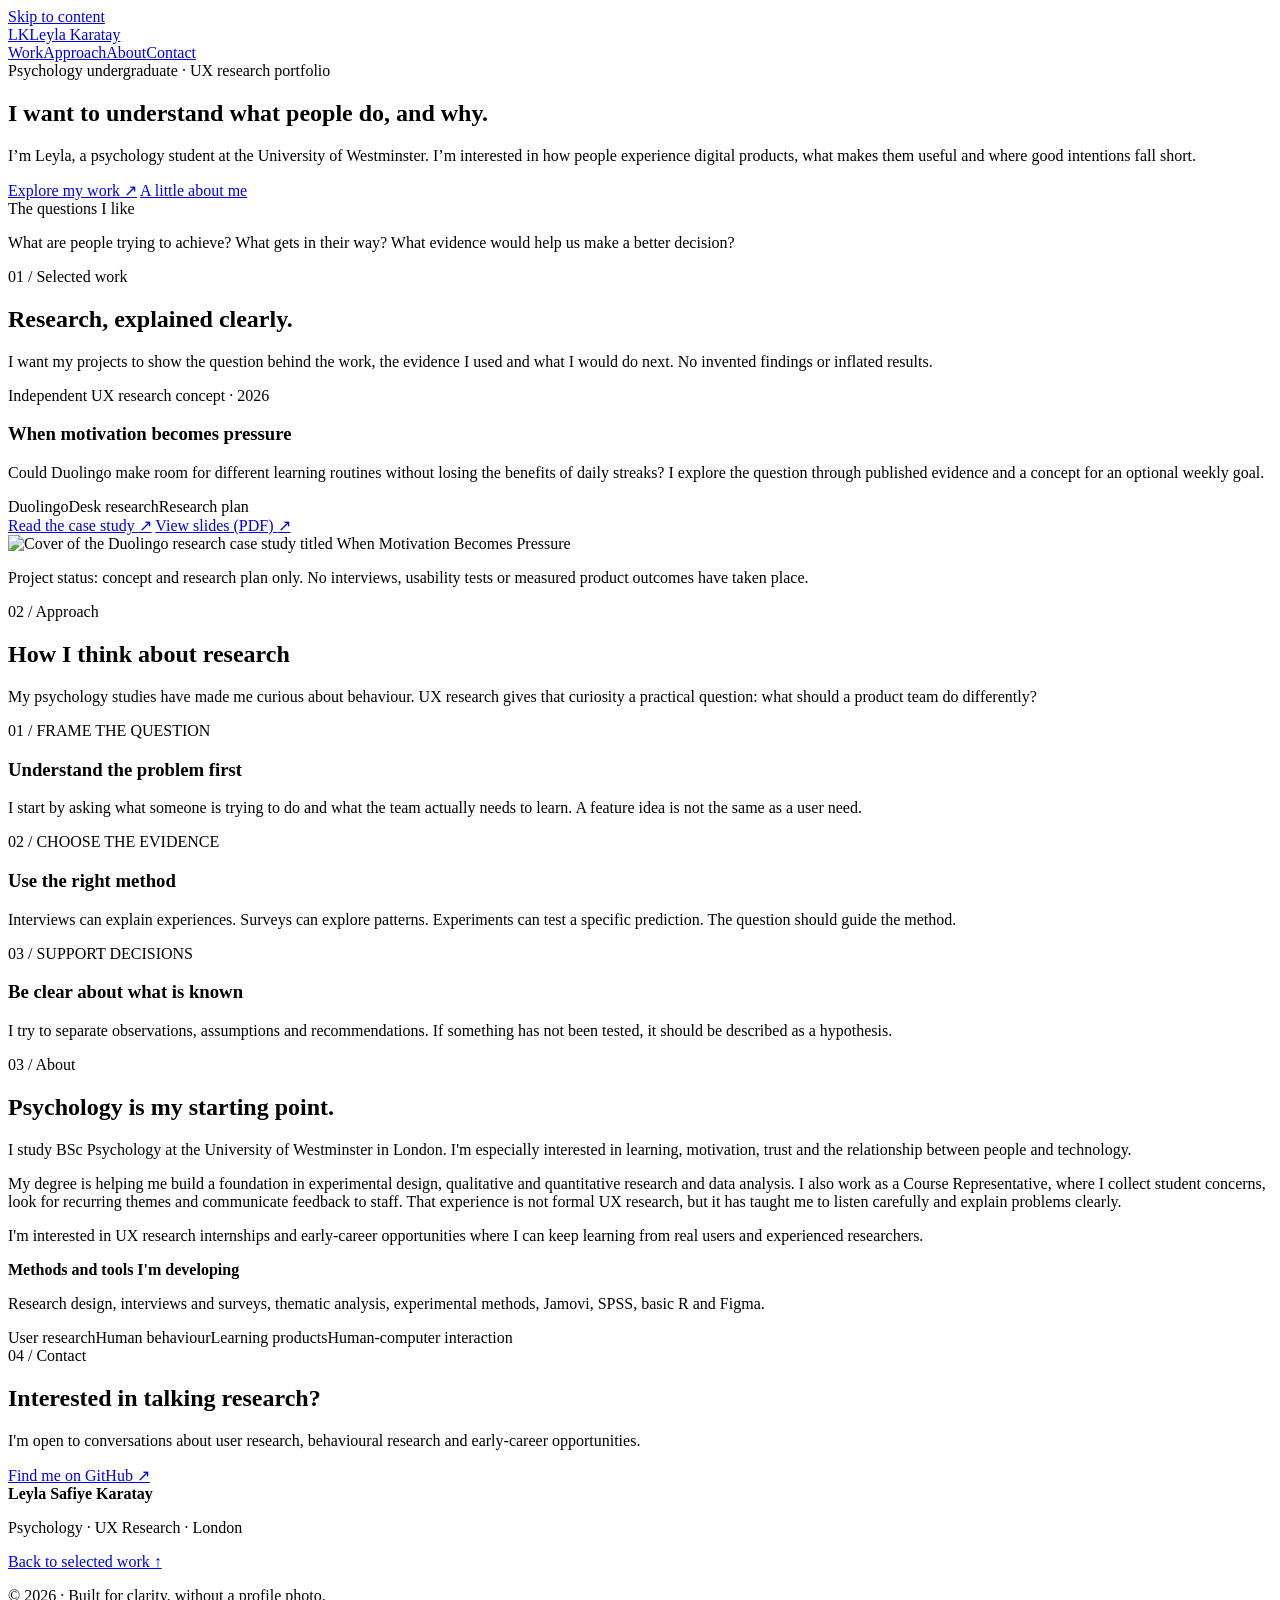
==== commit 3e4bccd6: "Rename --/index.html to index.html" ====
--- a/index.html
+++ b/index.html
@@ -1,364 +1,107 @@
-<!DOCTYPE html>
-<html lang="en">
-
+<!doctype html>
+<html lang="en-GB">
 <head>
-  <meta charset="UTF-8">
-  <meta name="viewport" content="width=device-width, initial-scale=1.0">
-
-  <title>Leyla Safiye Karatay</title>
-
-<link rel="stylesheet" href="style.css?v=6">
+  <meta charset="utf-8">
+  <meta name="viewport" content="width=device-width, initial-scale=1">
+  <meta name="theme-color" content="#f8f8f4">
+  <meta name="description" content="Leyla Safiye Karatay is a psychology undergraduate exploring UX research, behavioural research and human-computer interaction. View selected research projects and case studies.">
+  <title>Leyla Safiye Karatay | UX Research Portfolio</title>
+  <link rel="stylesheet" href="styles.css">
+  <link rel="icon" href="assets/favicon.svg" type="image/svg+xml">
 </head>
-
 <body>
-
-  <!-- NAVIGATION -->
-  <nav>
-    <a href="#home" class="logo">LSK</a>
-
-    <div class="nav-links">
-      <a href="#about">About</a>
-      <a href="#experience">Experience</a>
-      <a href="#education">Education</a>
-      <a href="#contact">Contact</a>
+  <a class="skip-link" href="#main">Skip to content</a>
+  <header class="site-header">
+    <div class="container header-inner">
+      <a class="wordmark" href="index.html" aria-label="Leyla Safiye Karatay, homepage"><span class="mark" aria-hidden="true">LK</span>Leyla Karatay</a>
+      <nav class="site-nav" aria-label="Main navigation">
+        <a href="#work">Work</a><a href="#approach">Approach</a><a href="#about">About</a><a href="#contact">Contact</a>
+      </nav>
     </div>
-  </nav>
-
-
-  <main>
-
-    <!-- HERO -->
-    <section class="hero" id="home">
-
-      <div class="hero-content">
-
-        <div class="hero-text">
-
-          <p class="eyebrow">
-            PSYCHOLOGY · RESEARCH · TECHNOLOGY
-          </p>
-
-          <h1>
-            Hi, I'm<br>
-            Leyla Safiye.
-          </h1>
-
-          <p class="intro">
-            I'm a Psychology student based in London, curious about
-            people, behaviour and the way we interact with technology.
-          </p>
-
-          <div class="hero-links">
-
-            <a href="#experience" class="button">
-              Explore my experience
-            </a>
-
-            <a href="#about" class="text-link">
-              More about me →
-            </a>
-
+  </header>
+  <main id="main">
+    <section class="hero">
+      <div class="container hero-layout">
+        <div>
+          <div class="eyebrow">Psychology undergraduate · UX research portfolio</div>
+          <h1>I want to understand what people do, and why.</h1>
+          <p class="lead">I’m Leyla, a psychology student at the University of Westminster. I’m interested in how people experience digital products, what makes them useful and where good intentions fall short.</p>
+          <div class="button-row">
+            <a class="btn btn-primary" href="#work">Explore my work <span aria-hidden="true">↗</span></a>
+            <a class="btn btn-secondary" href="#about">A little about me</a>
           </div>
-
         </div>
-
-
-       <!-- PROFILE PHOTO -->
-<div class="hero-photo">
- <img
-  src="/leyla.jpg"
-  alt="Leyla Safiye Karatay"
->
-</div>
-
+        <aside class="hero-aside" aria-label="Research focus">
+          <div class="aside-label">The questions I like</div>
+          <p>What are people trying to achieve? What gets in their way? What evidence would help us make a better decision?</p>
+        </aside>
       </div>
-
     </section>
-
-
-    <!-- ABOUT -->
-    <section class="about" id="about">
-
-      <p class="section-label">
-        01 / ABOUT
-      </p>
-
-      <div class="section-grid">
-
-        <h2>
-          Curious about people.<br>
-          Always learning.
-        </h2>
-
-        <div>
-
-          <p>
-            I'm Leyla Safiye Karatay, a Psychology student at the
-            University of Westminster with a growing interest in
-            research, technology and human behaviour.
-          </p>
-
-          <p>
-  Living in Germany, Türkiye and now the UK has definitely shaped
-  the way I see the world. I love travelling, discovering new cultures
-  and noticing all the little differences in how people live and interact.
-  I also speak German, Turkish and English, so I've grown up around
-  different languages, cultures and ways of thinking. That curiosity
-  about people is a big part of what draws me to UX research. I love
-  understanding why people do what they do, what shapes their experiences
-  and how those insights can help make technology work better for them.
-</p>
-
-          <p>
-            I love learning new things and finding ways to combine
-            psychology with technology and creativity. Alongside my
-            studies, I've been building experience through international
-            technology companies, student leadership and creative work.
-          </p>
-
+    <section id="work" class="section" aria-labelledby="work-title">
+      <div class="container">
+        <div class="section-head">
+          <div><div class="section-number">01 / Selected work</div><h2 id="work-title">Research, explained clearly.</h2></div>
+          <p class="section-intro">I want my projects to show the question behind the work, the evidence I used and what I would do next. No invented findings or inflated results.</p>
         </div>
-
+        <article class="project-card">
+          <div class="project-info">
+            <div class="chip">Independent UX research concept · 2026</div>
+            <h3>When motivation becomes pressure</h3>
+            <p>Could Duolingo make room for different learning routines without losing the benefits of daily streaks? I explore the question through published evidence and a concept for an optional weekly goal.</p>
+            <div class="project-meta"><span>Duolingo</span><span>Desk research</span><span>Research plan</span></div>
+            <div class="link-row">
+              <a class="link-arrow" href="projects/duolingo/index.html">Read the case study <span aria-hidden="true">↗</span></a>
+              <a class="link-arrow" href="assets/duolingo-portfolio.pdf" target="_blank" rel="noopener noreferrer">View slides (PDF) <span aria-hidden="true">↗</span></a>
+            </div>
+          </div>
+          <div class="project-visual">
+            <img src="assets/duolingo-cover.webp" width="1600" height="900" alt="Cover of the Duolingo research case study titled When Motivation Becomes Pressure" loading="lazy">
+          </div>
+        </article>
+        <p class="smallprint">Project status: concept and research plan only. No interviews, usability tests or measured product outcomes have taken place.</p>
       </div>
-
     </section>
-
-
-    <!-- EXPERIENCE -->
-    <section id="experience">
-
-      <p class="section-label">
-        02 / EXPERIENCE
-      </p>
-
-      <h2>
-        What I've been working on.
-      </h2>
-
-
-      <div class="experience-list">
-
-
-        <!-- ADOBE -->
-        <article class="experience-item">
-
+    <section id="approach" class="section" aria-labelledby="approach-title">
+      <div class="container">
+        <div class="section-head">
+          <div><div class="section-number">02 / Approach</div><h2 id="approach-title">How I think about research</h2></div>
+          <p class="section-intro">My psychology studies have made me curious about behaviour. UX research gives that curiosity a practical question: what should a product team do differently?</p>
+        </div>
+        <div class="three-col">
+          <div class="principle"><span class="num">01 / FRAME THE QUESTION</span><h3>Understand the problem first</h3><p>I start by asking what someone is trying to do and what the team actually needs to learn. A feature idea is not the same as a user need.</p></div>
+          <div class="principle"><span class="num">02 / CHOOSE THE EVIDENCE</span><h3>Use the right method</h3><p>Interviews can explain experiences. Surveys can explore patterns. Experiments can test a specific prediction. The question should guide the method.</p></div>
+          <div class="principle"><span class="num">03 / SUPPORT DECISIONS</span><h3>Be clear about what is known</h3><p>I try to separate observations, assumptions and recommendations. If something has not been tested, it should be described as a hypothesis.</p></div>
+        </div>
+      </div>
+    </section>
+    <section id="about" class="section" aria-labelledby="about-title">
+      <div class="container">
+        <div class="soft-panel">
           <div>
-            <p class="year">
-              2026 — PRESENT
-            </p>
-
-            <h3>
-              Adobe
-            </h3>
+            <div class="section-number">03 / About</div>
+            <h2 id="about-title">Psychology is my starting point.</h2>
+            <p>I study BSc Psychology at the University of Westminster in London. I'm especially interested in learning, motivation, trust and the relationship between people and technology.</p>
+            <p>My degree is helping me build a foundation in experimental design, qualitative and quantitative research and data analysis. I also work as a Course Representative, where I collect student concerns, look for recurring themes and communicate feedback to staff. That experience is not formal UX research, but it has taught me to listen carefully and explain problems clearly.</p>
+            <p>I'm interested in UX research internships and early-career opportunities where I can keep learning from real users and experienced researchers.</p>
           </div>
-
           <div>
-            <h4>
-              Student Ambassador
-            </h4>
-
-            <p>
-              Supporting student engagement with Adobe and helping bring
-              creative technology, resources and events to the university
-              community.
-            </p>
+            <div class="note"><strong>Methods and tools I'm developing</strong><p>Research design, interviews and surveys, thematic analysis, experimental methods, Jamovi, SPSS, basic R and Figma.</p></div>
+            <div class="pill-wrap" aria-label="Research interests">
+              <span class="pill">User research</span><span class="pill">Human behaviour</span><span class="pill">Learning products</span><span class="pill">Human-computer interaction</span>
+            </div>
           </div>
-
-        </article>
-
-
-        <!-- MEITU -->
-        <article class="experience-item">
-
-          <div>
-            <p class="year">
-              2026 — PRESENT
-            </p>
-
-            <h3>
-              Meitu
-            </h3>
-          </div>
-
-          <div>
-            <h4>
-              Global Campus Ambassador · Product & Analysis
-            </h4>
-
-            <p>
-              Researching digital and campus trends, organising findings
-              and contributing to product-related projects in an
-              international environment.
-            </p>
-          </div>
-
-        </article>
-
-
-        <!-- WOMEN IN STEM -->
-        <article class="experience-item">
-
-          <div>
-            <p class="year">
-              2026 — PRESENT
-            </p>
-
-            <h3>
-              Women in STEM
-            </h3>
-          </div>
-
-          <div>
-            <h4>
-              President · University of Westminster
-            </h4>
-
-            <p>
-              Leading the society, organising events and initiatives and
-              creating opportunities for students to connect across STEM.
-            </p>
-          </div>
-
-        </article>
-
+        </div>
       </div>
-
     </section>
-
-
-    <!-- EDUCATION -->
-    <section id="education">
-
-      <p class="section-label">
-        03 / EDUCATION
-      </p>
-
-      <h2>
-        Psychology & human behaviour.
-      </h2>
-
-
-      <div class="education-card">
-
-        <p class="year">
-          2025 — 2028
-        </p>
-
-        <h3>
-          University of Westminster
-        </h3>
-
-        <h4>
-          BSc (Hons) Psychology
-        </h4>
-
-        <p>
-          Studying psychology with experience in quantitative research,
-          statistics, experimental methods and psychological research.
-        </p>
-
+    <section id="contact" class="section" aria-labelledby="contact-title">
+      <div class="container">
+        <div class="section-number">04 / Contact</div>
+        <h2 id="contact-title">Interested in talking research?</h2>
+        <p class="section-intro">I'm open to conversations about user research, behavioural research and early-career opportunities.</p>
+        <div class="button-row"><a class="btn btn-primary" href="https://github.com/leylasafiye" target="_blank" rel="noopener noreferrer">Find me on GitHub <span aria-hidden="true">↗</span></a></div>
       </div>
-
     </section>
-
-
-    <!-- SKILLS -->
-    <section class="skills">
-
-      <p class="section-label">
-        04 / SKILLS
-      </p>
-
-      <div class="section-grid">
-
-        <h2>
-          Things I'm<br>
-          learning & using.
-        </h2>
-
-        <div class="skill-list">
-
-          <span>Research</span>
-          <span>Data Analysis</span>
-          <span>Statistics</span>
-          <span>JASP</span>
-          <span>SPSS</span>
-          <span>R</span>
-          <span>Figma</span>
-          <span>Adobe Creative Tools</span>
-          <span>Interviews & Surveys</span>
-          <span>Qualitative Analysis</span>
-
-        </div>
-
-      </div>
-
-    </section>
-
-
-    <!-- LANGUAGES -->
-    <section class="languages">
-
-      <p class="section-label">
-        05 / LANGUAGES
-      </p>
-
-      <h2>
-        Three languages.<br>
-        Three perspectives.
-      </h2>
-
-      <div class="skill-list">
-        <span>German</span>
-        <span>Turkish</span>
-        <span>English</span>
-      </div>
-
-    </section>
-
-
-    <!-- CONTACT -->
-    <section class="contact" id="contact">
-
-      <p class="section-label">
-        06 / CONTACT
-      </p>
-
-      <h2>
-        Let's connect.
-      </h2>
-
-      <p>
-        I'm always interested in learning, meeting new people and
-        exploring opportunities across research, psychology and technology.
-      </p>
-
-      <a
-        href="https://www.linkedin.com/"
-        target="_blank"
-        rel="noopener noreferrer"
-        class="button"
-      >
-        LinkedIn ↗
-      </a>
-
-    </section>
-
   </main>
-
-
-  <!-- FOOTER -->
-  <footer>
-
-    <p>
-      © 2026 Leyla Safiye Karatay
-    </p>
-
-    <p>
-      Psychology · Research · Technology
-    </p>
-
-  </footer>
-
+  <footer class="site-footer"><div class="container footer-inner"><div><strong>Leyla Safiye Karatay</strong><p>Psychology · UX Research · London</p></div><div><a href="#work">Back to selected work ↑</a><p>© 2026 · Built for clarity, without a profile photo.</p></div></div></footer>
 </body>
-
 </html>
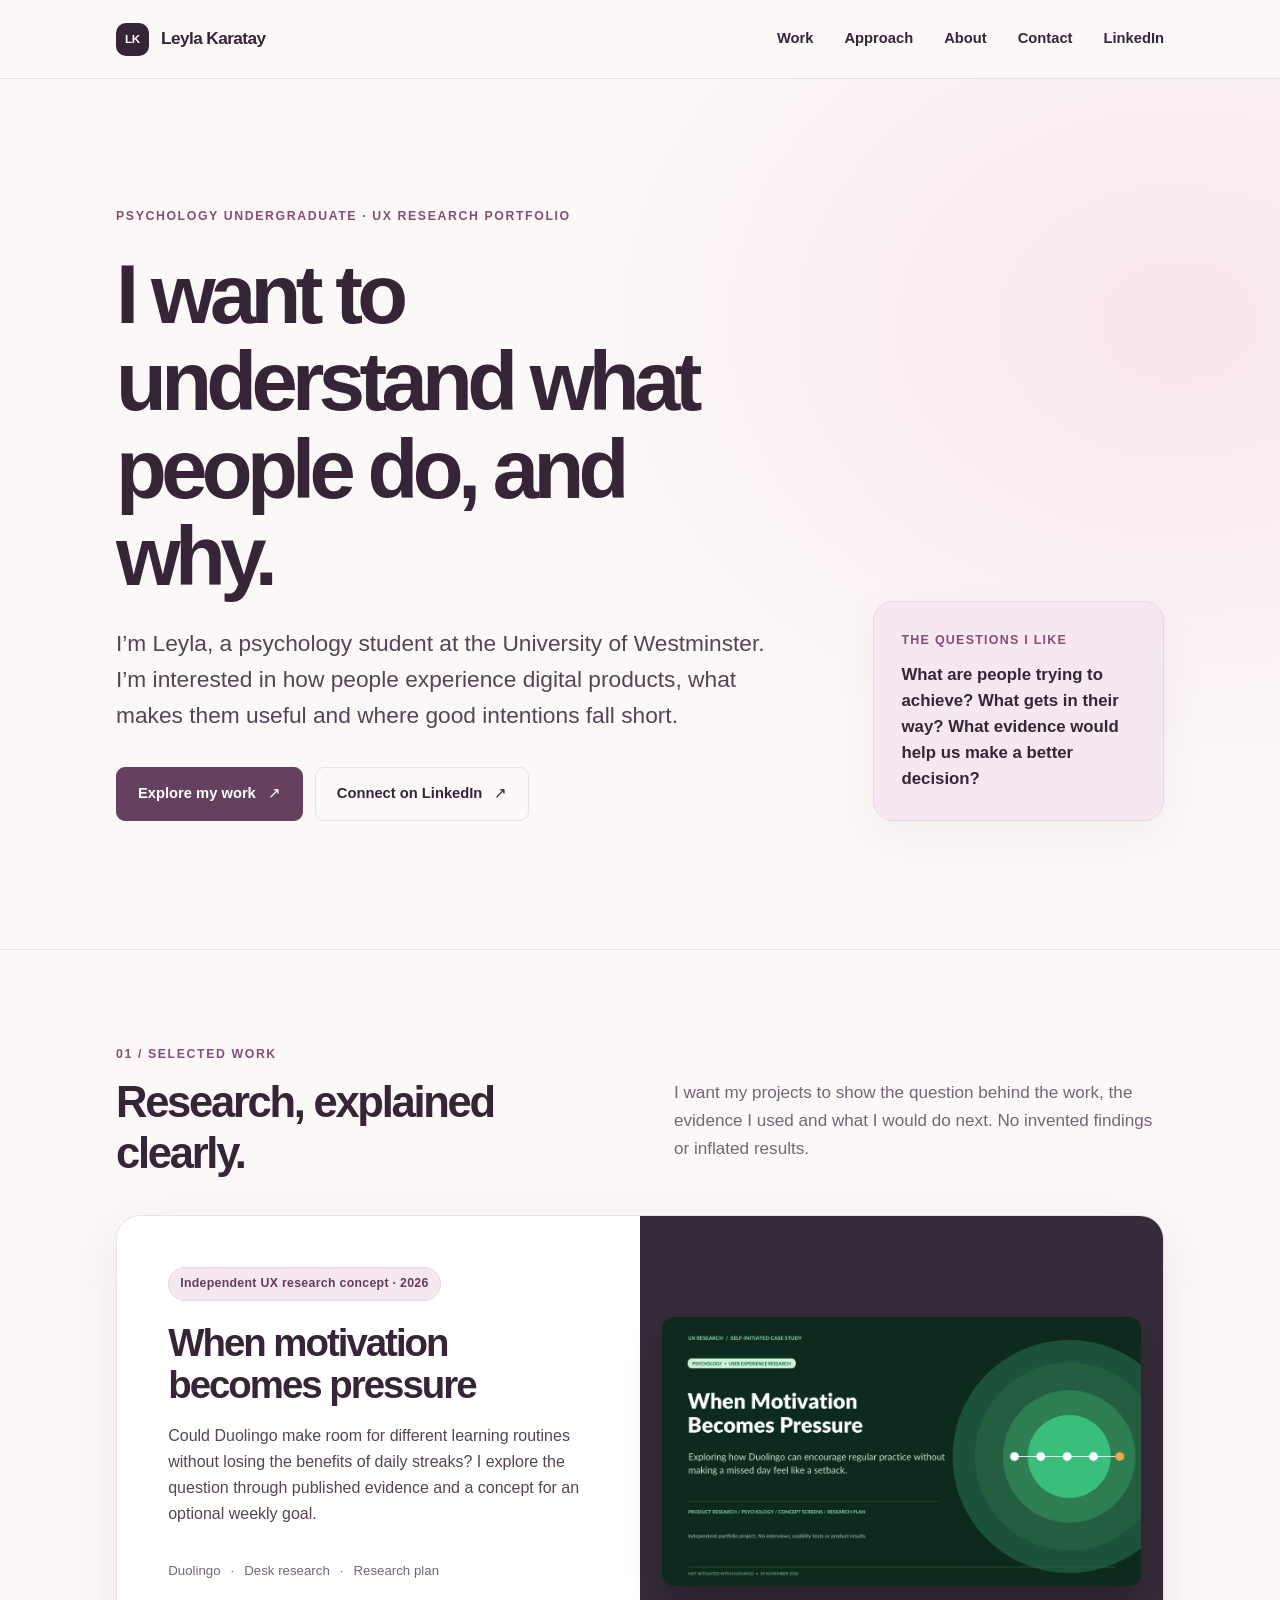
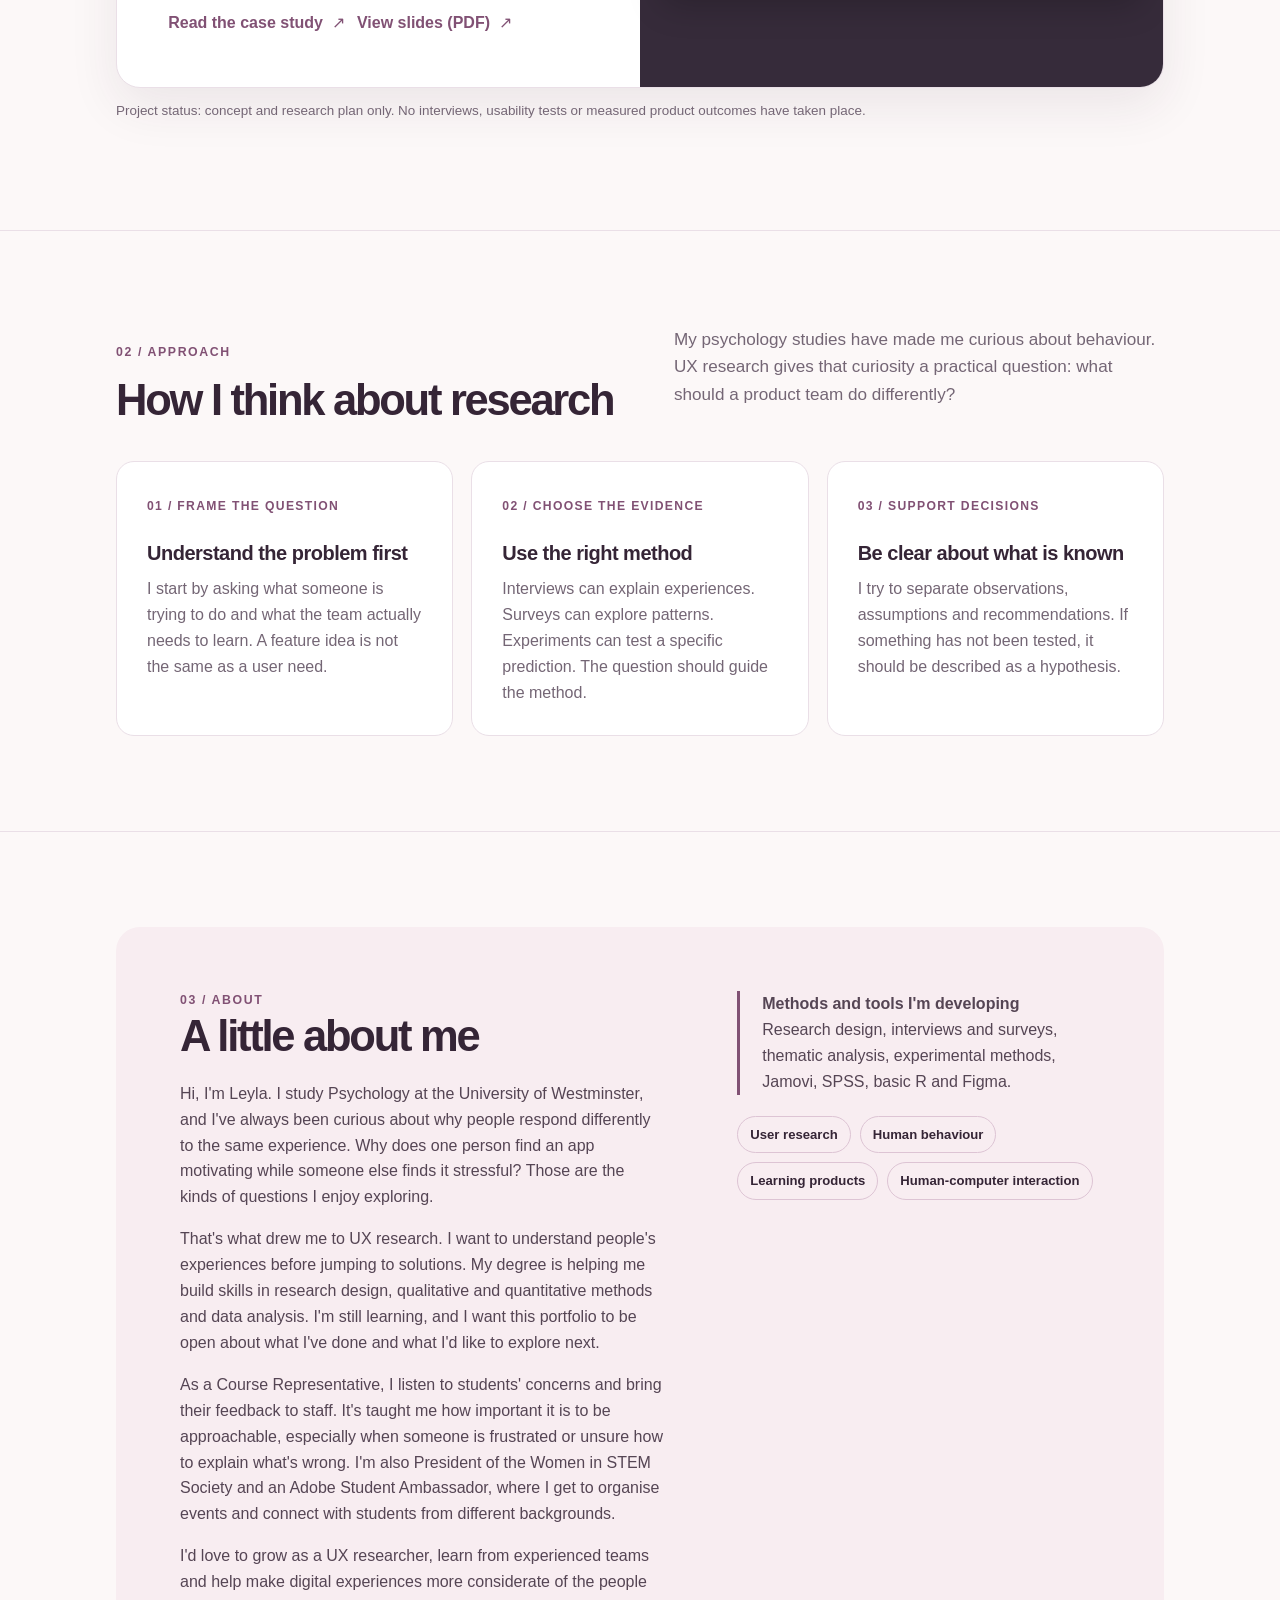
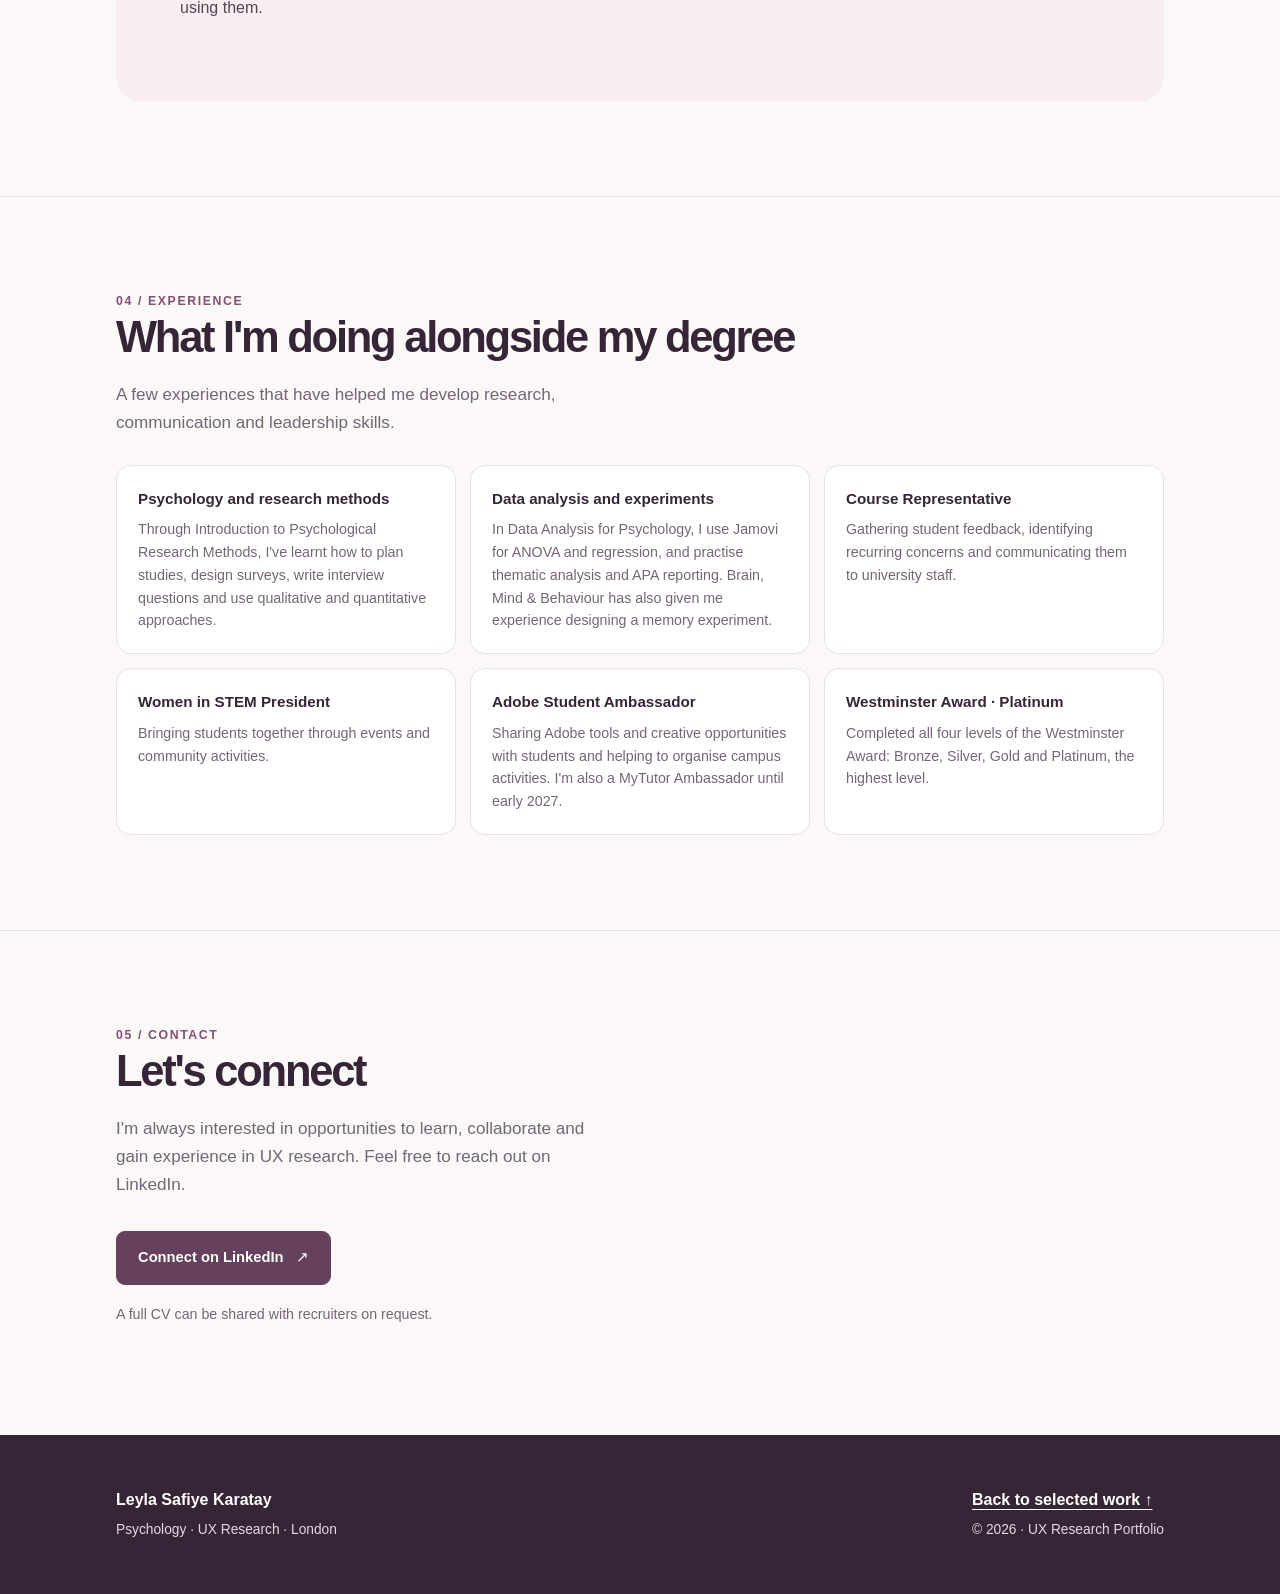
==== commit 406c590f: "Add files via upload" ====
--- a/index.html
+++ b/index.html
@@ -3,7 +3,7 @@
 <head>
   <meta charset="utf-8">
   <meta name="viewport" content="width=device-width, initial-scale=1">
-  <meta name="theme-color" content="#f8f8f4">
+  <meta name="theme-color" content="#fcf8f8">
   <meta name="description" content="Leyla Safiye Karatay is a psychology undergraduate exploring UX research, behavioural research and human-computer interaction. View selected research projects and case studies.">
   <title>Leyla Safiye Karatay | UX Research Portfolio</title>
   <link rel="stylesheet" href="styles.css">
@@ -15,7 +15,7 @@
     <div class="container header-inner">
       <a class="wordmark" href="index.html" aria-label="Leyla Safiye Karatay, homepage"><span class="mark" aria-hidden="true">LK</span>Leyla Karatay</a>
       <nav class="site-nav" aria-label="Main navigation">
-        <a href="#work">Work</a><a href="#approach">Approach</a><a href="#about">About</a><a href="#contact">Contact</a>
+        <a href="#work">Work</a><a href="#approach">Approach</a><a href="#about">About</a><a href="#contact">Contact</a><a href="https://www.linkedin.com/in/leyla-safiye-karatay-8b2a5b377/" target="_blank" rel="noopener noreferrer" aria-label="LinkedIn profile">LinkedIn</a>
       </nav>
     </div>
   </header>
@@ -28,7 +28,7 @@
           <p class="lead">I’m Leyla, a psychology student at the University of Westminster. I’m interested in how people experience digital products, what makes them useful and where good intentions fall short.</p>
           <div class="button-row">
             <a class="btn btn-primary" href="#work">Explore my work <span aria-hidden="true">↗</span></a>
-            <a class="btn btn-secondary" href="#about">A little about me</a>
+            <a class="btn btn-secondary" href="https://www.linkedin.com/in/leyla-safiye-karatay-8b2a5b377/" target="_blank" rel="noopener noreferrer">Connect on LinkedIn <span aria-hidden="true">↗</span></a>
           </div>
         </div>
         <aside class="hero-aside" aria-label="Research focus">
@@ -79,10 +79,11 @@
         <div class="soft-panel">
           <div>
             <div class="section-number">03 / About</div>
-            <h2 id="about-title">Psychology is my starting point.</h2>
-            <p>I study BSc Psychology at the University of Westminster in London. I'm especially interested in learning, motivation, trust and the relationship between people and technology.</p>
-            <p>My degree is helping me build a foundation in experimental design, qualitative and quantitative research and data analysis. I also work as a Course Representative, where I collect student concerns, look for recurring themes and communicate feedback to staff. That experience is not formal UX research, but it has taught me to listen carefully and explain problems clearly.</p>
-            <p>I'm interested in UX research internships and early-career opportunities where I can keep learning from real users and experienced researchers.</p>
+            <h2 id="about-title">A little about me</h2>
+            <p>Hi, I'm Leyla. I study Psychology at the University of Westminster, and I've always been curious about why people respond differently to the same experience. Why does one person find an app motivating while someone else finds it stressful? Those are the kinds of questions I enjoy exploring.</p>
+            <p>That's what drew me to UX research. I want to understand people's experiences before jumping to solutions. My degree is helping me build skills in research design, qualitative and quantitative methods and data analysis. I'm still learning, and I want this portfolio to be open about what I've done and what I'd like to explore next.</p>
+            <p>As a Course Representative, I listen to students' concerns and bring their feedback to staff. It's taught me how important it is to be approachable, especially when someone is frustrated or unsure how to explain what's wrong. I'm also President of the Women in STEM Society and an Adobe Student Ambassador, where I get to organise events and connect with students from different backgrounds.</p>
+            <p>I'd love to grow as a UX researcher, learn from experienced teams and help make digital experiences more considerate of the people using them.</p>
           </div>
           <div>
             <div class="note"><strong>Methods and tools I'm developing</strong><p>Research design, interviews and surveys, thematic analysis, experimental methods, Jamovi, SPSS, basic R and Figma.</p></div>
@@ -93,15 +94,30 @@
         </div>
       </div>
     </section>
+    <section class="section" id="experience" aria-labelledby="experience-title">
+      <div class="container">
+        <div class="section-number">04 / Experience</div>
+        <h2 id="experience-title">What I'm doing alongside my degree</h2>
+        <p class="section-intro">A few experiences that have helped me develop research, communication and leadership skills.</p>
+        <div class="experience-list">
+          <div class="experience-item"><strong>Psychology and research methods</strong><p>Through Introduction to Psychological Research Methods, I've learnt how to plan studies, design surveys, write interview questions and use qualitative and quantitative approaches.</p></div>
+          <div class="experience-item"><strong>Data analysis and experiments</strong><p>In Data Analysis for Psychology, I use Jamovi for ANOVA and regression, and practise thematic analysis and APA reporting. Brain, Mind &amp; Behaviour has also given me experience designing a memory experiment.</p></div>
+          <div class="experience-item"><strong>Course Representative</strong><p>Gathering student feedback, identifying recurring concerns and communicating them to university staff.</p></div>
+          <div class="experience-item"><strong>Women in STEM President</strong><p>Bringing students together through events and community activities.</p></div>
+          <div class="experience-item"><strong>Adobe Student Ambassador</strong><p>Sharing Adobe tools and creative opportunities with students and helping to organise campus activities. I'm also a MyTutor Ambassador until early 2027.</p></div>
+          <div class="experience-item"><strong>Westminster Award · Platinum</strong><p>Completed all four levels of the Westminster Award: Bronze, Silver, Gold and Platinum, the highest level.</p></div>
+        </div>
+      </div>
+    </section>
     <section id="contact" class="section" aria-labelledby="contact-title">
       <div class="container">
-        <div class="section-number">04 / Contact</div>
-        <h2 id="contact-title">Interested in talking research?</h2>
-        <p class="section-intro">I'm open to conversations about user research, behavioural research and early-career opportunities.</p>
-        <div class="button-row"><a class="btn btn-primary" href="https://github.com/leylasafiye" target="_blank" rel="noopener noreferrer">Find me on GitHub <span aria-hidden="true">↗</span></a></div>
+        <div class="section-number">05 / Contact</div>
+        <h2 id="contact-title">Let's connect</h2>
+        <p class="section-intro">I'm always interested in opportunities to learn, collaborate and gain experience in UX research. Feel free to reach out on LinkedIn.</p>
+        <div class="button-row"><a class="btn btn-primary" href="https://www.linkedin.com/in/leyla-safiye-karatay-8b2a5b377/" target="_blank" rel="noopener noreferrer">Connect on LinkedIn <span aria-hidden="true">↗</span></a></div><p class="contact-note">A full CV can be shared with recruiters on request.</p>
       </div>
     </section>
   </main>
-  <footer class="site-footer"><div class="container footer-inner"><div><strong>Leyla Safiye Karatay</strong><p>Psychology · UX Research · London</p></div><div><a href="#work">Back to selected work ↑</a><p>© 2026 · Built for clarity, without a profile photo.</p></div></div></footer>
+  <footer class="site-footer"><div class="container footer-inner"><div><strong>Leyla Safiye Karatay</strong><p>Psychology · UX Research · London</p></div><div><a href="#work">Back to selected work ↑</a><p>© 2026 · UX Research Portfolio</p></div></div></footer>
 </body>
 </html>
--- a/styles.css
+++ b/styles.css
@@ -0,0 +1,168 @@
+:root {
+  color-scheme: light;
+  --ink: #352536;
+  --ink-soft: #554554;
+  --muted: #746675;
+  --paper: #fcf8f8;
+  --white: #ffffff;
+  --line: #eadfe7;
+  --green: #815174;
+  --green-dark: #633c5c;
+  --green-pale: #f6e8f0;
+  --cream: #f8edf1;
+  --focus: #9b4b78;
+  --shadow: 0 18px 50px rgba(63, 32, 57, .085);
+  font-family: -apple-system, BlinkMacSystemFont, 'Segoe UI', 'Helvetica Neue', Arial, sans-serif;
+  font-synthesis: none;
+}
+* { box-sizing: border-box; }
+html { scroll-behavior: smooth; scroll-padding-top: 100px; }
+body { margin: 0; background: var(--paper); color: var(--ink); line-height: 1.62; }
+a { color: inherit; text-decoration-thickness: 1px; text-underline-offset: 4px; }
+a:hover { color: var(--green); }
+a:focus-visible, button:focus-visible { outline: 3px solid var(--focus); outline-offset: 4px; border-radius: 3px; }
+img { display: block; max-width: 100%; height: auto; }
+button, input { font: inherit; }
+.container { max-width: 1176px; margin-inline: auto; padding-inline: clamp(21px, 5vw, 65px); }
+.skip-link { position: absolute; left: 16px; top: -80px; z-index: 200; padding: 10px 15px; background: white; }
+.skip-link:focus { top: 10px; }
+.site-header { position: sticky; z-index: 50; top: 0; background: rgba(252,248,248,.97); border-bottom: 1px solid var(--line); backdrop-filter: blur(18px); }
+.header-inner { height: 78px; display: flex; gap: 24px; justify-content: space-between; align-items: center; }
+.wordmark { display: inline-flex; align-items: center; gap: 12px; text-decoration: none; letter-spacing: -.035em; font-size: 1.08rem; font-weight: 730; white-space: nowrap; }
+.wordmark .mark { width: 33px; height: 33px; display: grid; place-items: center; border-radius: 10px; font-size: .73rem; background: var(--ink); color: white; letter-spacing: -.03em; }
+.site-nav { display: flex; gap: clamp(14px, 2.6vw, 31px); align-items: center; }
+.site-nav a { font-weight: 620; text-decoration: none; font-size: .92rem; }
+.site-nav a:hover, .site-nav a[aria-current="page"] { color: var(--green); }
+.hero { padding-block: clamp(85px, 10vw, 148px) clamp(90px, 10vw, 130px); position: relative; overflow: hidden; }
+.hero-layout { display: grid; grid-template-columns: minmax(0,1.5fr) minmax(265px,.65fr); gap: 8%; align-items: end; }
+.eyebrow, .section-number { text-transform: uppercase; font-size: .77rem; color: var(--green); letter-spacing: .13em; font-weight: 790; }
+h1, h2, h3, p { margin-top: 0; }
+h1 { font-size: clamp(3.2rem, 6.5vw, 6rem); line-height: 1.05; letter-spacing: -.068em; font-weight: 730; max-width: 880px; margin: 24px 0 26px; }
+h2 { font-size: clamp(2rem, 3.4vw, 3.2rem); line-height: 1.18; letter-spacing: -.052em; font-weight: 710; margin-bottom: 18px; }
+h3 { font-size: 1.25rem; line-height: 1.3; letter-spacing: -.025em; margin-bottom: 10px; }
+.lead { font-size: clamp(1.12rem, 1.8vw, 1.42rem); max-width: 700px; color: var(--ink-soft); line-height: 1.58; }
+.hero-aside { padding: 28px; background: var(--green-pale); border: 1px solid #ead4e2; border-radius: 20px; max-width: 370px; }
+.hero-aside .aside-label { font-size: .78rem; font-weight: 770; color: var(--green); text-transform: uppercase; letter-spacing: .1em; }
+.hero-aside p { margin: 12px 0 0; font-size: 1.05rem; font-weight: 560; line-height: 1.55; }
+.button-row, .link-row { display: flex; flex-wrap: wrap; align-items: center; gap: 12px; margin-top: 33px; }
+.btn { padding: 14px 21px; border-radius: 9px; border: 1px solid var(--ink); display: inline-flex; align-items: center; gap: 12px; font-weight: 730; font-size: .92rem; text-decoration: none; transition: transform .14s, background .14s, border-color .14s; }
+.btn:hover { transform: translateY(-2px); }
+.btn-primary { background: var(--ink); color: white; }
+.btn-primary:hover { background: var(--green-dark); color: white; border-color: var(--green-dark); }
+.btn-secondary { background: transparent; color: var(--ink); border-color: var(--line); }
+.btn-secondary:hover { border-color: var(--green); }
+.link-arrow { display: inline-flex; align-items: center; gap: 9px; font-weight: 750; color: var(--green); text-decoration: none; }
+.link-arrow:hover { text-decoration: underline; }
+.section { padding-block: 95px; border-top: 1px solid var(--line); }
+.section-head { display: flex; justify-content: space-between; gap: 50px; align-items: end; margin-bottom: 35px; }
+.section-head h2 { margin: 12px 0 0; }
+.section-intro { max-width: 490px; color: var(--muted); font-size: 1.07rem; }
+.project-card { display: grid; grid-template-columns: minmax(0,1fr) minmax(0,1fr); background: white; border: 1px solid var(--line); border-radius: 24px; overflow: hidden; box-shadow: var(--shadow); }
+.project-info { padding: clamp(27px, 4vw, 54px); display: flex; flex-direction: column; justify-content: center; }
+.chip { display: inline-flex; align-self: flex-start; background: var(--green-pale); border: 1px solid #ead4e2; color: var(--green-dark); font-size: .77rem; font-weight: 740; letter-spacing: .025em; padding: 6px 11px; border-radius: 999px; }
+.project-info h3 { font-size: clamp(1.9rem, 3vw, 2.9rem); line-height: 1.11; letter-spacing: -.052em; margin: 21px 0 16px; }
+.project-info p { color: var(--ink-soft); max-width: 450px; }
+.project-meta { display: flex; flex-wrap: wrap; gap: 10px; margin-top: 17px; color: var(--muted); font-size: .83rem; }
+.project-meta span + span::before { content: '·'; margin-right: 10px; }
+.project-visual { min-height: 365px; display: grid; place-items: center; background: #38283b; padding: 22px; }
+.project-visual img { border-radius: 12px; box-shadow: 0 18px 35px rgba(0,0,0,.22); width: 100%; }
+.project-card .link-row { margin-top: 29px; }
+.three-col { display: grid; grid-template-columns: repeat(3,minmax(0,1fr)); gap: 18px; }
+.principle { background: white; border: 1px solid var(--line); padding: 30px; border-radius: 18px; min-height: 245px; }
+.principle .num { font-size: .76rem; color: var(--green); font-weight: 780; letter-spacing: .11em; }
+.principle h3 { margin-top: 22px; }
+.principle p { color: var(--muted); margin-bottom: 0; }
+.soft-panel { padding: clamp(28px, 5vw, 64px); background: var(--cream); border-radius: 24px; display: grid; grid-template-columns: 1.2fr .9fr; gap: 8%; align-items: start; }
+.soft-panel h2 { max-width: 640px; }
+.soft-panel p { color: var(--ink-soft); }
+.pill-wrap { display: flex; gap: 9px; flex-wrap: wrap; margin-top: 21px; }
+.pill { border: 1px solid #ddc4d4; padding: 7px 12px; border-radius: 100px; font-size: .82rem; font-weight: 650; }
+.note { border-left: 3px solid var(--green); padding-left: 22px; color: var(--ink-soft); }
+.site-footer { background: var(--ink); color: white; padding-block: 52px; }
+.footer-inner { display: flex; justify-content: space-between; align-items: center; gap: 25px; }
+.footer-inner p { color: #e6d7e2; font-size: .86rem; margin: 6px 0 0; }
+.site-footer a { color: white; font-weight: 670; }
+.site-footer a:hover { color: #ffe0f0; }
+/* Case-study page */
+.breadcrumb { font-size: .88rem; font-weight: 680; margin: 37px 0 0; }
+.breadcrumb a { text-decoration: none; color: var(--green); }
+.case-hero { padding-block: 65px 78px; }
+.case-hero h1 { max-width: 900px; font-size: clamp(3rem, 6vw, 5.3rem); }
+.case-hero .lead { max-width: 760px; }
+.case-summary { border: 1px solid var(--line); border-radius: 18px; background: white; display: grid; grid-template-columns: repeat(4, 1fr); gap: 0; margin-top: 48px; }
+.case-summary > div { padding: 23px; }
+.case-summary > div + div { border-left: 1px solid var(--line); }
+.case-summary dt { font-size: .72rem; letter-spacing: .09em; color: var(--muted); font-weight: 750; text-transform: uppercase; margin-bottom: 8px; }
+.case-summary dd { margin: 0; font-size: .94rem; font-weight: 620; }
+.story-body { display: grid; grid-template-columns: 230px minmax(0, 1fr); gap: 8%; align-items: start; }
+.story-side { position: sticky; top: 117px; }
+.story-side strong { display: block; font-size: .76rem; color: var(--muted); text-transform: uppercase; letter-spacing: .1em; margin-bottom: 16px; }
+.story-side a { display: block; text-decoration: none; font-size: .88rem; font-weight: 650; padding: 7px 0; color: var(--ink-soft); }
+.story-side a:hover { color: var(--green); }
+.story-content section { border-top: 1px solid var(--line); padding-block: 55px; }
+.story-content section:first-child { border-top: 0; padding-top: 0; }
+.story-content h2 { font-size: clamp(1.8rem, 3vw, 2.85rem); }
+.story-content p, .story-content li { max-width: 760px; font-size: 1.045rem; line-height: 1.75; color: var(--ink-soft); }
+.story-content ul { padding-left: 23px; }
+.story-content li { padding-left: 4px; margin-bottom: 10px; }
+.pullquote { border-left: 4px solid var(--green); background: var(--green-pale); margin: 32px 0; padding: 24px 26px; border-radius: 0 12px 12px 0; color: var(--ink); font-size: 1.35rem; line-height: 1.5; font-weight: 690; }
+.finding-grid { display: grid; grid-template-columns: repeat(2,minmax(0,1fr)); gap: 16px; margin: 28px 0; }
+.finding { border: 1px solid var(--line); background: #fff; border-radius: 13px; padding: 24px; }
+.finding h3 { font-size: 1.1rem; }
+.finding p { font-size: .95rem; margin-bottom: 0; }
+.concept-img { padding: 19px; background: #38283b; border-radius: 16px; margin-top: 25px; }
+.concept-img img { width: 100%; border-radius: 8px; }
+figcaption, .smallprint { color: var(--muted); font-size: .84rem; line-height: 1.5; margin-top: 13px; }
+.docs-panel { padding: 29px; background: var(--green-pale); border: 1px solid #ead4e2; border-radius: 16px; margin-top: 34px; }
+.docs-panel h3 { margin-bottom: 6px; }
+.docs-panel p { font-size: .97rem; margin-bottom: 0; }
+.references { font-size: .9rem; }
+.references li { overflow-wrap: anywhere; }
+.references a { color: var(--green); }
+/* responsive */
+@media (max-width: 870px) {
+ .hero-layout, .project-card, .soft-panel { grid-template-columns: 1fr; }
+ .hero-aside { max-width: 640px; }
+ .project-visual { min-height: 0; }
+ .three-col { grid-template-columns: 1fr; }
+ .principle { min-height: 0; }
+ .case-summary { grid-template-columns: 1fr 1fr; }
+ .case-summary > div:nth-child(3) { border-left: 0; border-top: 1px solid var(--line); }
+ .case-summary > div:nth-child(4) { border-top: 1px solid var(--line); }
+ .story-body { grid-template-columns: 1fr; }
+ .story-side { display: none; }
+ .section { padding-block: 70px; }
+}
+@media (max-width: 560px) {
+ .header-inner { height: auto; min-height: 75px; display: block; padding-top: 14px; padding-bottom: 13px; }
+ .wordmark { font-size: .97rem; }
+ .site-nav { gap: 22px; margin-top: 9px; }
+ .site-nav a { font-size: .86rem; }
+ .hero { padding-top: 62px; }
+ h1 { font-size: clamp(2.7rem, 11vw, 3.7rem); }
+ .hero-aside { padding: 23px; }
+ .section-head { display: block; }
+ .project-info { padding: 26px; }
+ .project-visual { padding: 12px; }
+ .case-hero { padding-top: 41px; }
+ .case-summary { grid-template-columns: 1fr; }
+ .case-summary > div + div { border-left: 0; border-top: 1px solid var(--line); }
+ .finding-grid { grid-template-columns: 1fr; }
+ .footer-inner { align-items: start; flex-direction: column; }
+ .btn { width: 100%; justify-content: center; }
+ .button-row { display: grid; }
+}
+@media (prefers-reduced-motion: reduce) { html { scroll-behavior: auto; } .btn { transition: none; } .btn:hover { transform: none; } }
+
+/* Personal palette: dusty rose, mauve and plum. Product artwork keeps Duolingo's original colours. */
+.hero { background: radial-gradient(ellipse 48% 54% at 92% 28%, #f8e5ee 0%, transparent 100%); }
+.hero-aside { box-shadow: 0 14px 40px rgba(105, 62, 90, .06); }
+.btn-primary { background: #65415d; border-color: #65415d; }
+.btn-primary:hover { background: #4b3047; border-color: #4b3047; }
+.project-visual { background: #362b3a; }
+.experience-list { display: grid; grid-template-columns: repeat(3,minmax(0,1fr)); gap: 14px; margin-top: 28px; }
+.experience-item { background: #fff; border: 1px solid var(--line); padding: 21px; border-radius: 15px; }
+.experience-item strong { display: block; font-size: .95rem; margin-bottom: 7px; }
+.experience-item p { margin: 0; font-size: .89rem; line-height: 1.6; color: var(--muted); }
+.contact-note { font-size: .89rem; color: var(--muted); margin-top: 18px; }
+@media(max-width:870px) { .experience-list { grid-template-columns: 1fr; } }
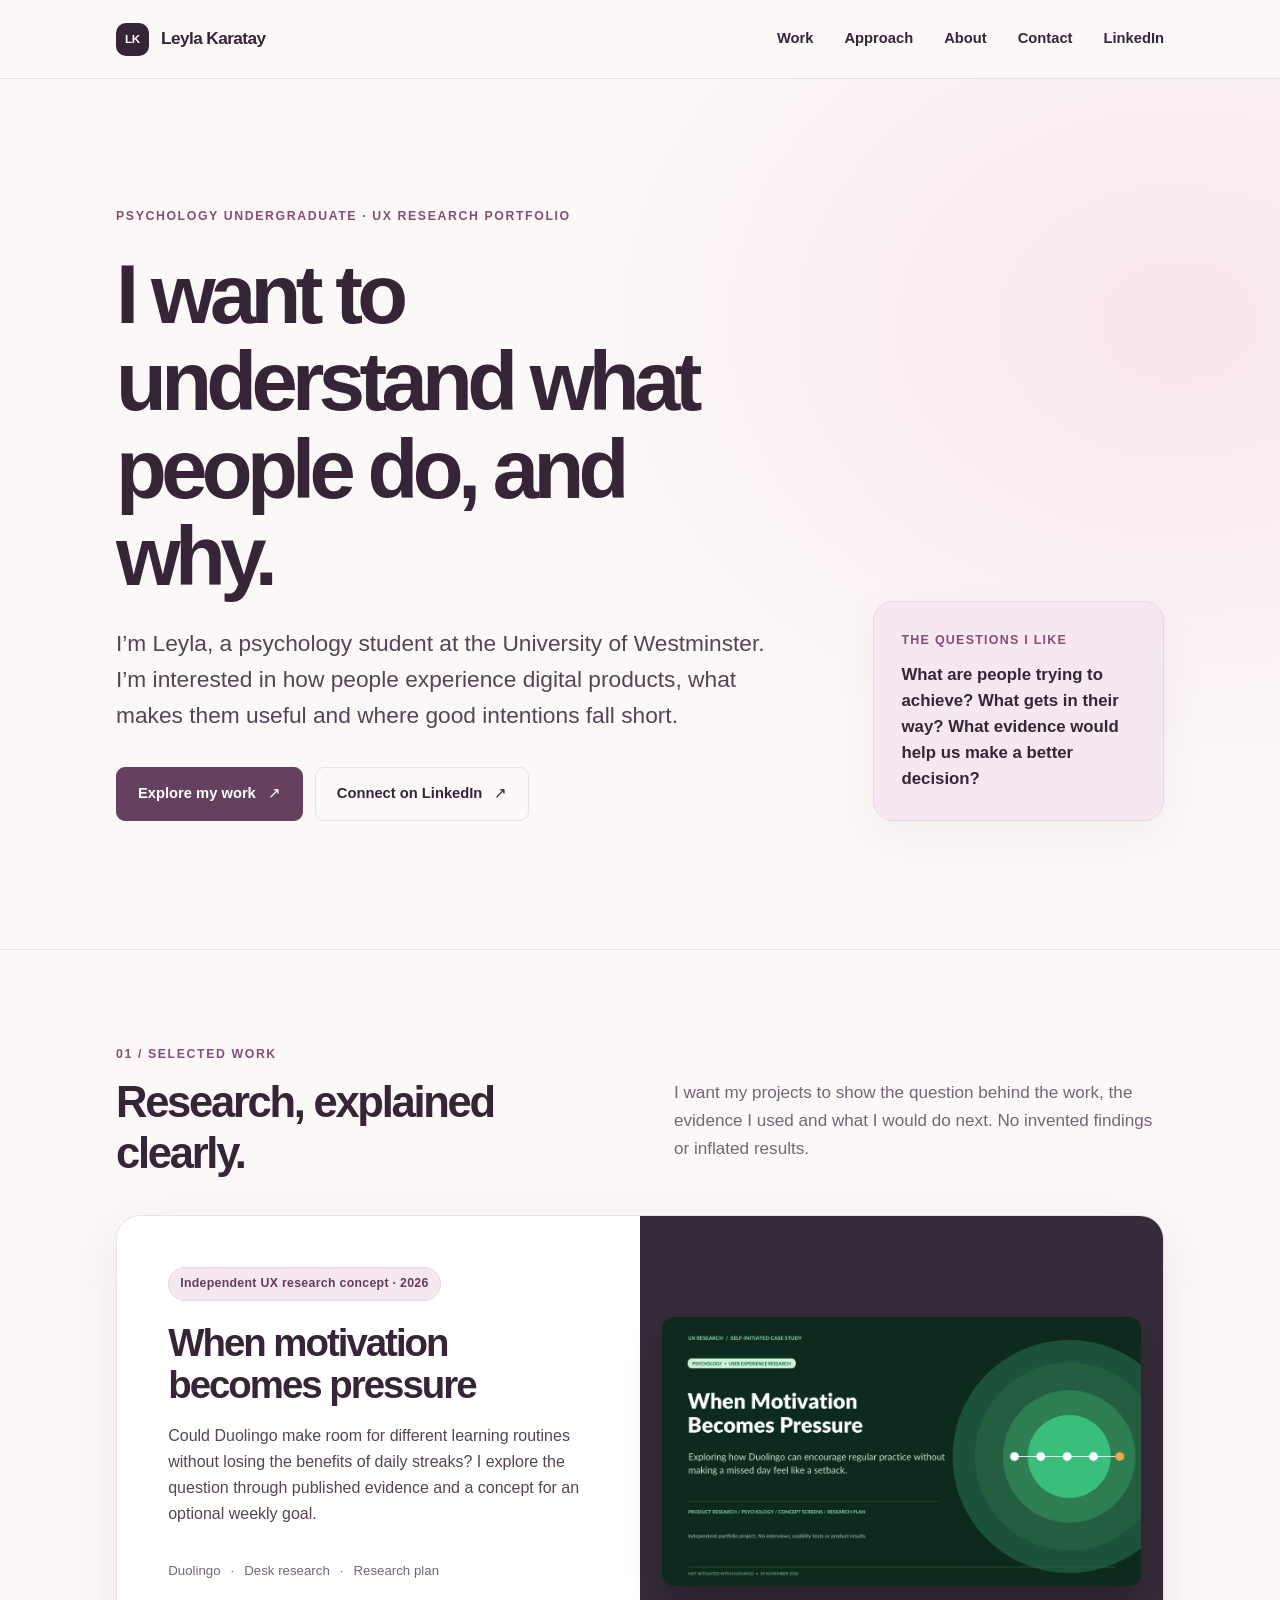
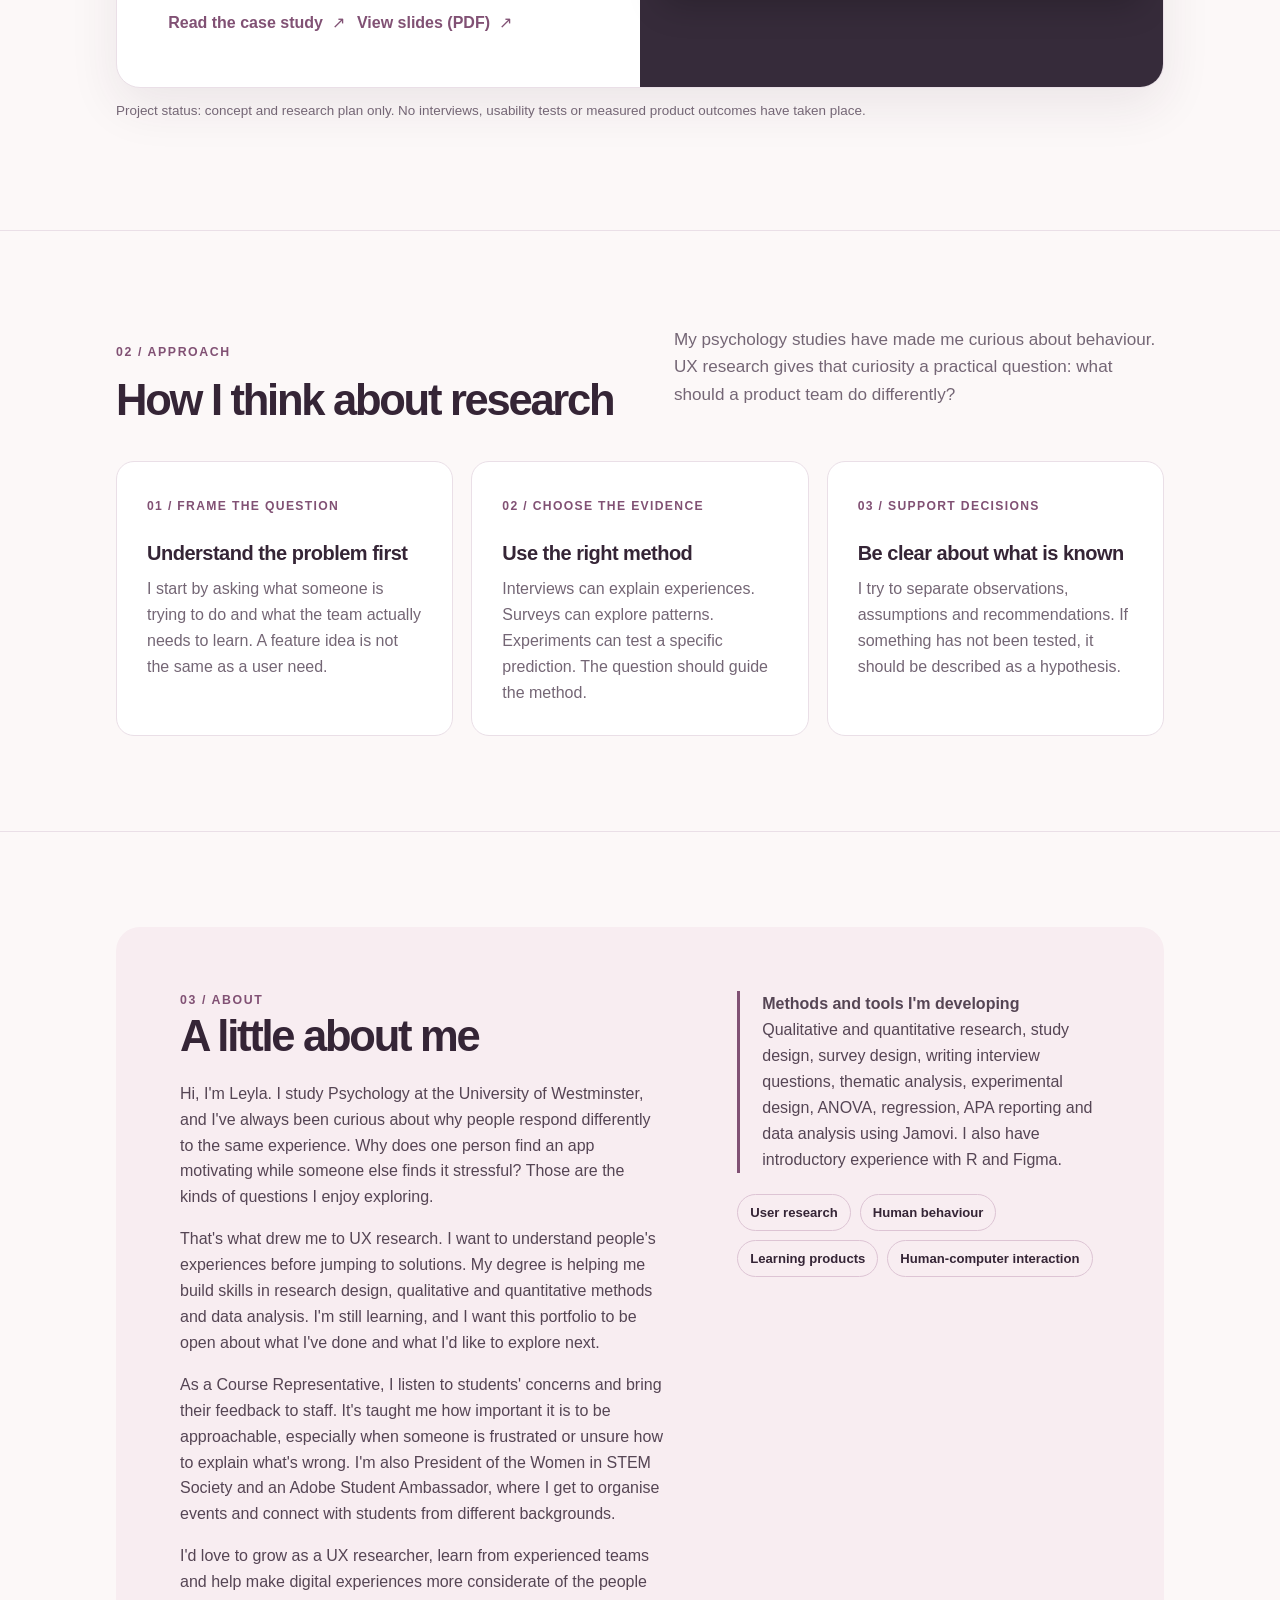
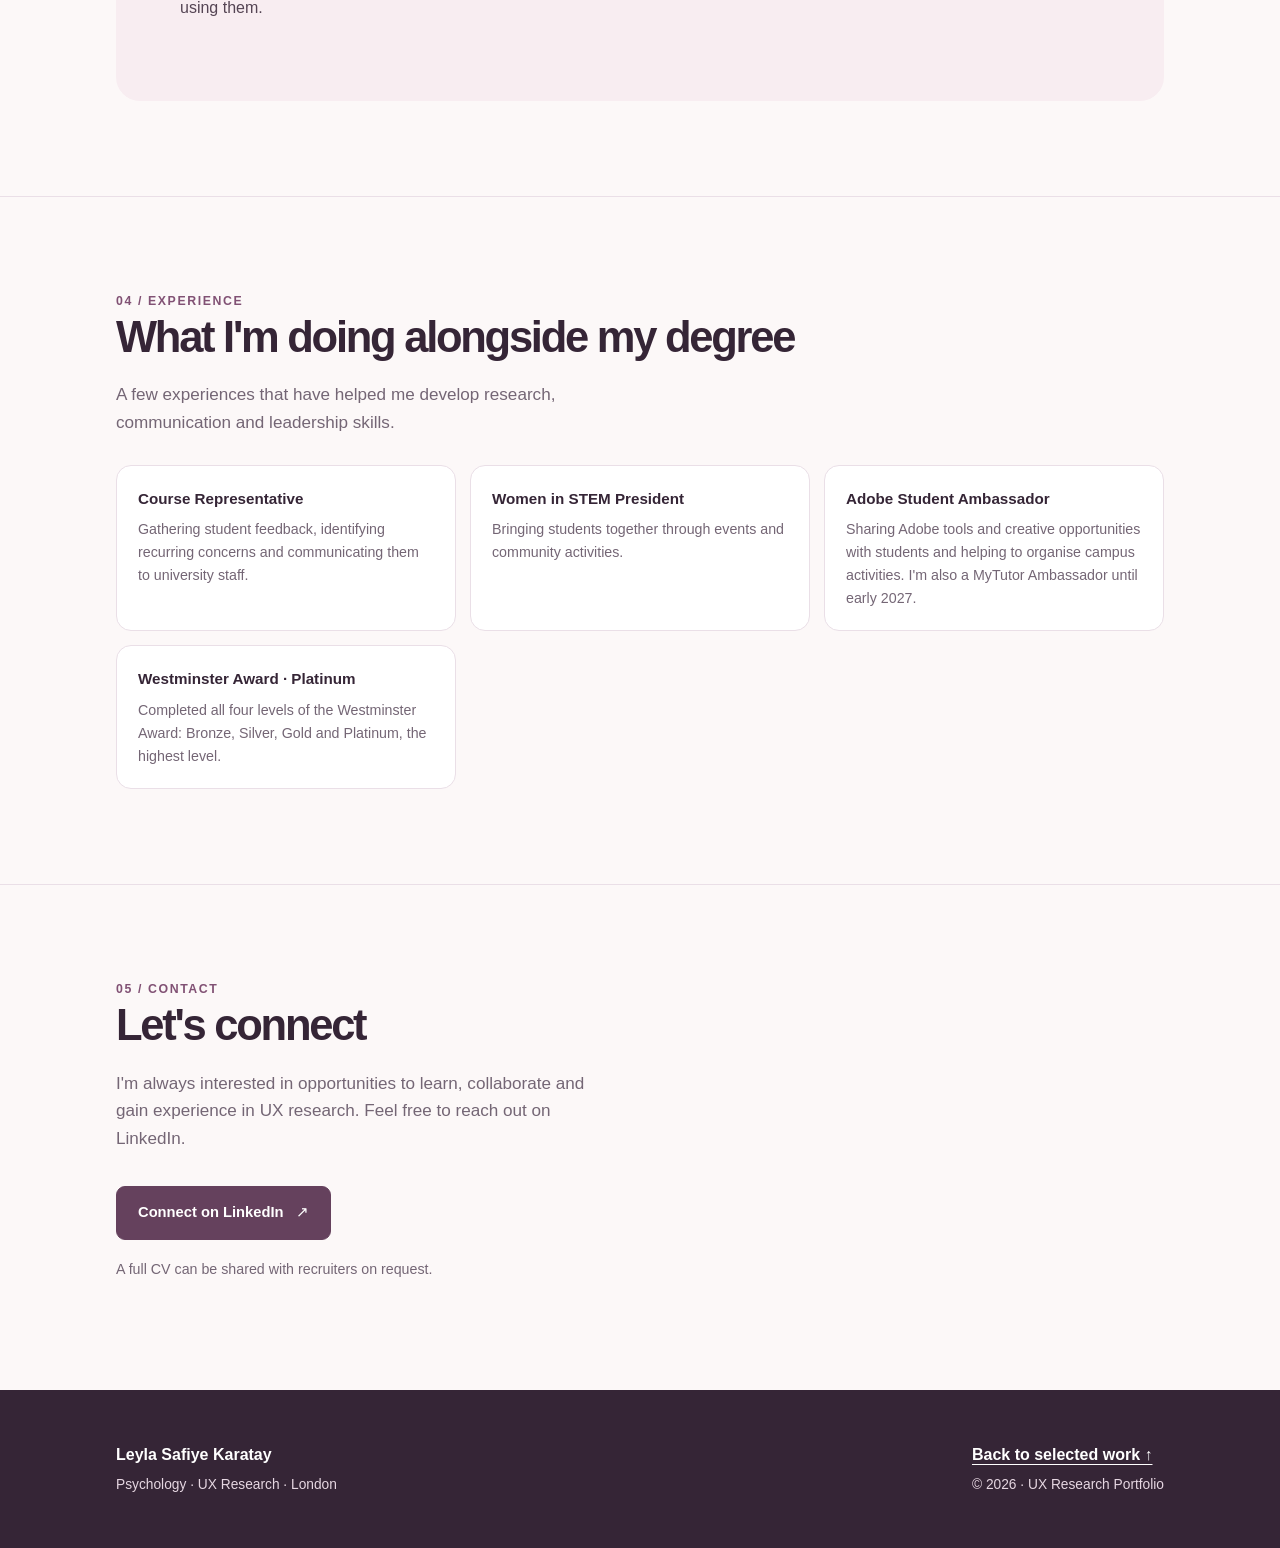
==== commit 6682c9b1: "Add files via upload" ====
--- a/index.html
+++ b/index.html
@@ -86,7 +86,7 @@
             <p>I'd love to grow as a UX researcher, learn from experienced teams and help make digital experiences more considerate of the people using them.</p>
           </div>
           <div>
-            <div class="note"><strong>Methods and tools I'm developing</strong><p>Research design, interviews and surveys, thematic analysis, experimental methods, Jamovi, SPSS, basic R and Figma.</p></div>
+            <div class="note"><strong>Methods and tools I'm developing</strong><p>Qualitative and quantitative research, study design, survey design, writing interview questions, thematic analysis, experimental design, ANOVA, regression, APA reporting and data analysis using Jamovi. I also have introductory experience with R and Figma.</p></div>
             <div class="pill-wrap" aria-label="Research interests">
               <span class="pill">User research</span><span class="pill">Human behaviour</span><span class="pill">Learning products</span><span class="pill">Human-computer interaction</span>
             </div>
@@ -100,8 +100,6 @@
         <h2 id="experience-title">What I'm doing alongside my degree</h2>
         <p class="section-intro">A few experiences that have helped me develop research, communication and leadership skills.</p>
         <div class="experience-list">
-          <div class="experience-item"><strong>Psychology and research methods</strong><p>Through Introduction to Psychological Research Methods, I've learnt how to plan studies, design surveys, write interview questions and use qualitative and quantitative approaches.</p></div>
-          <div class="experience-item"><strong>Data analysis and experiments</strong><p>In Data Analysis for Psychology, I use Jamovi for ANOVA and regression, and practise thematic analysis and APA reporting. Brain, Mind &amp; Behaviour has also given me experience designing a memory experiment.</p></div>
           <div class="experience-item"><strong>Course Representative</strong><p>Gathering student feedback, identifying recurring concerns and communicating them to university staff.</p></div>
           <div class="experience-item"><strong>Women in STEM President</strong><p>Bringing students together through events and community activities.</p></div>
           <div class="experience-item"><strong>Adobe Student Ambassador</strong><p>Sharing Adobe tools and creative opportunities with students and helping to organise campus activities. I'm also a MyTutor Ambassador until early 2027.</p></div>
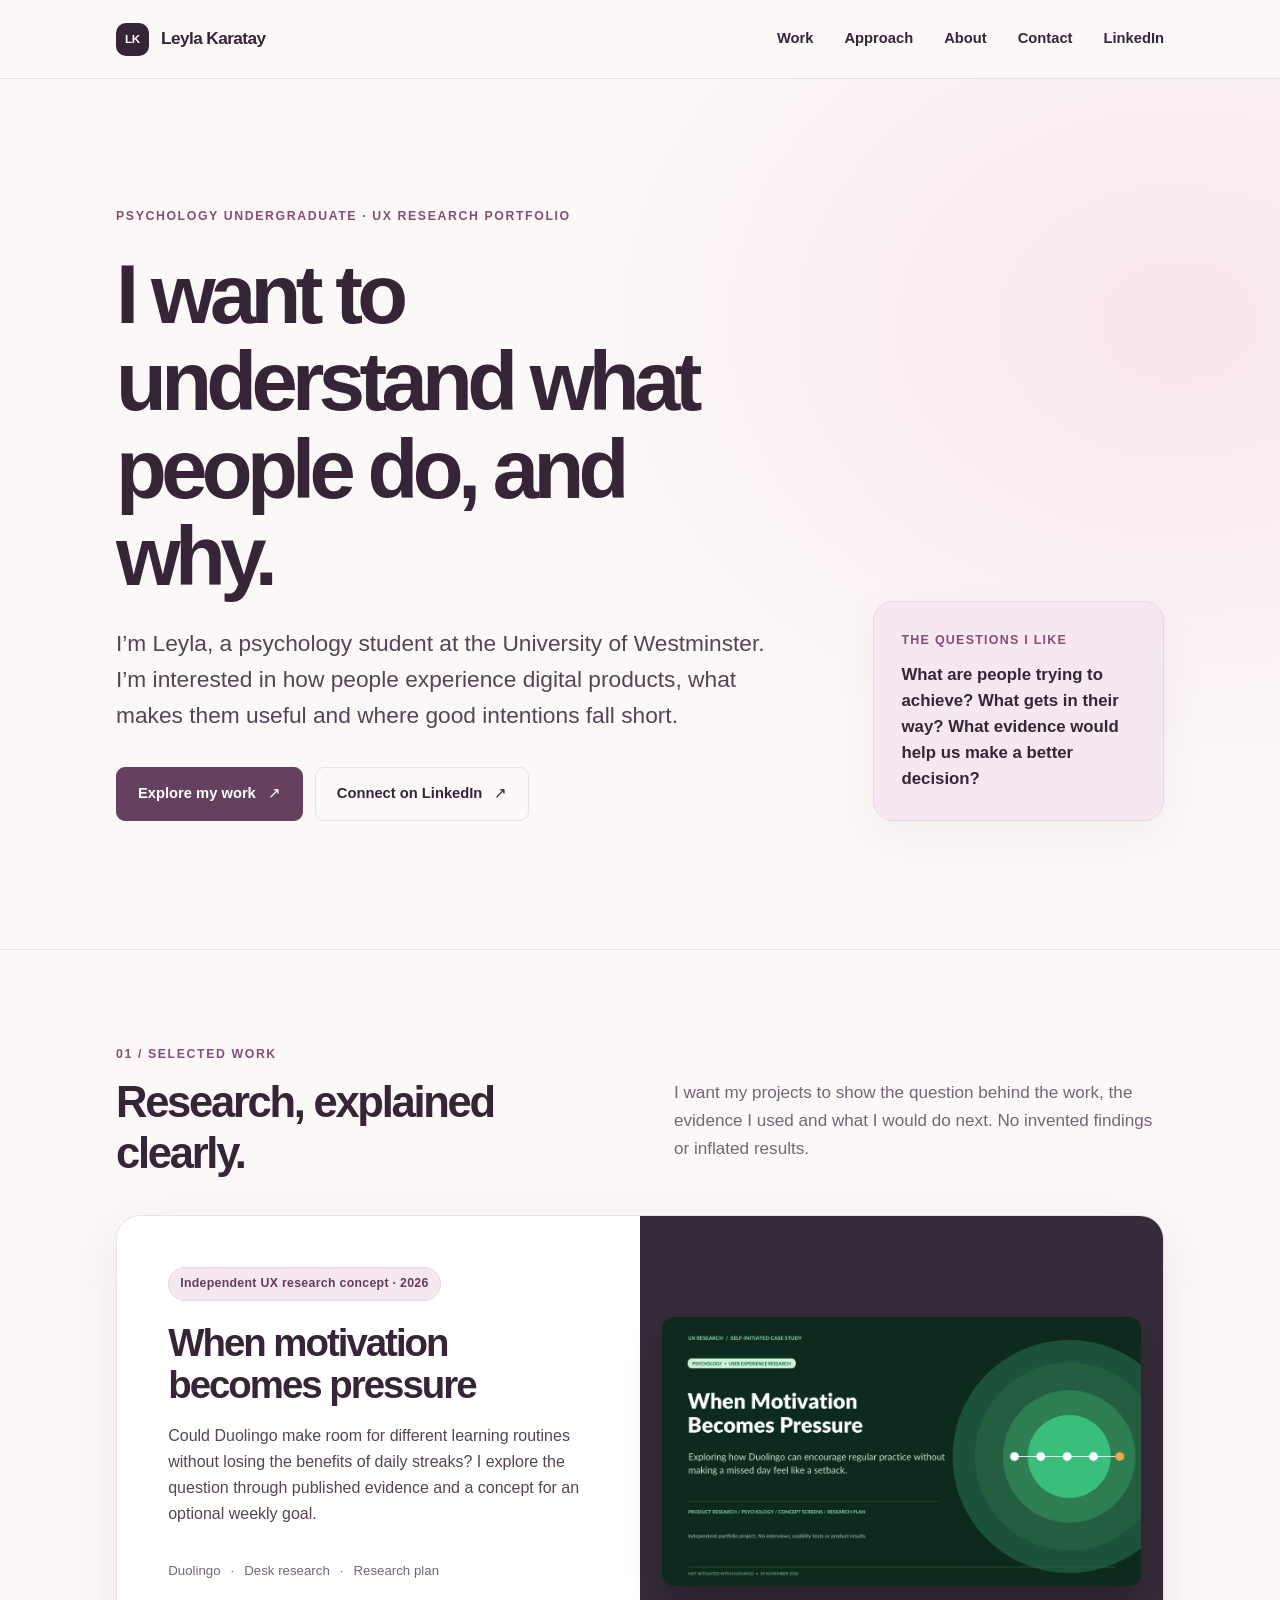
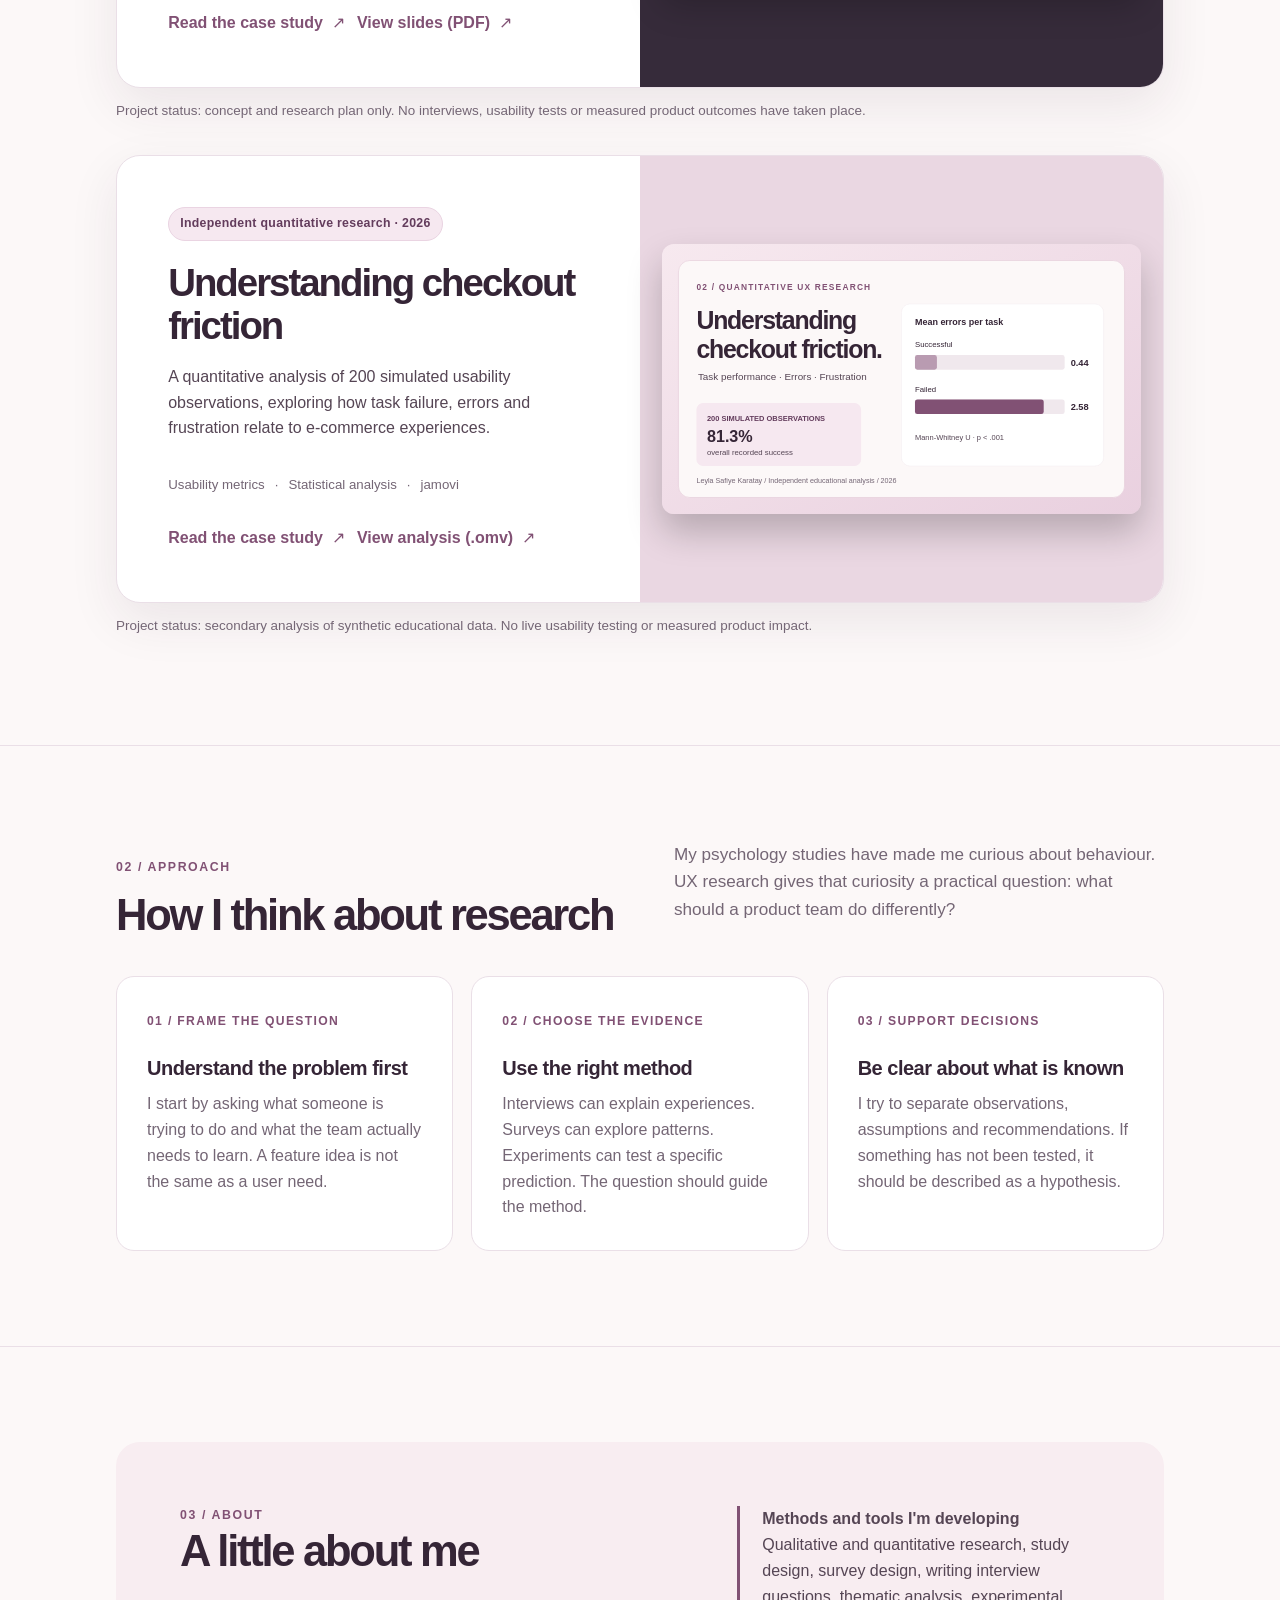
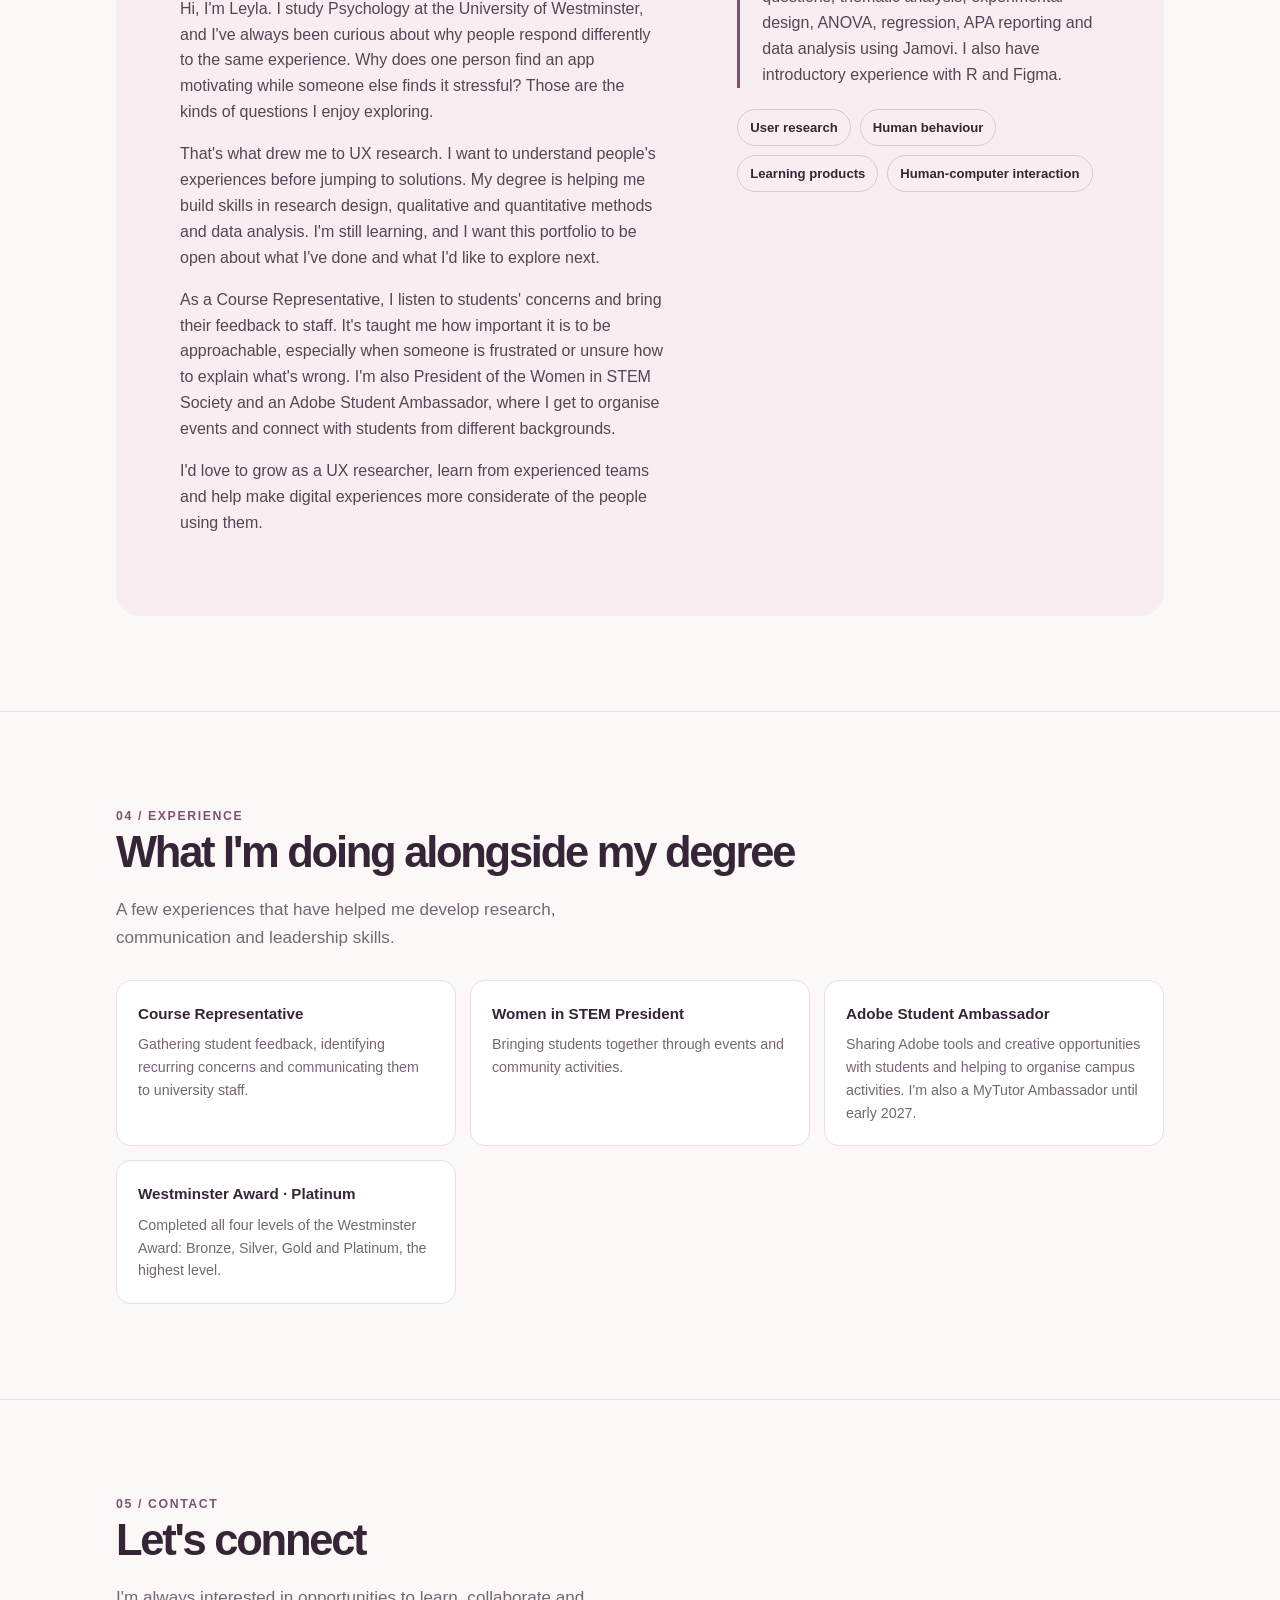
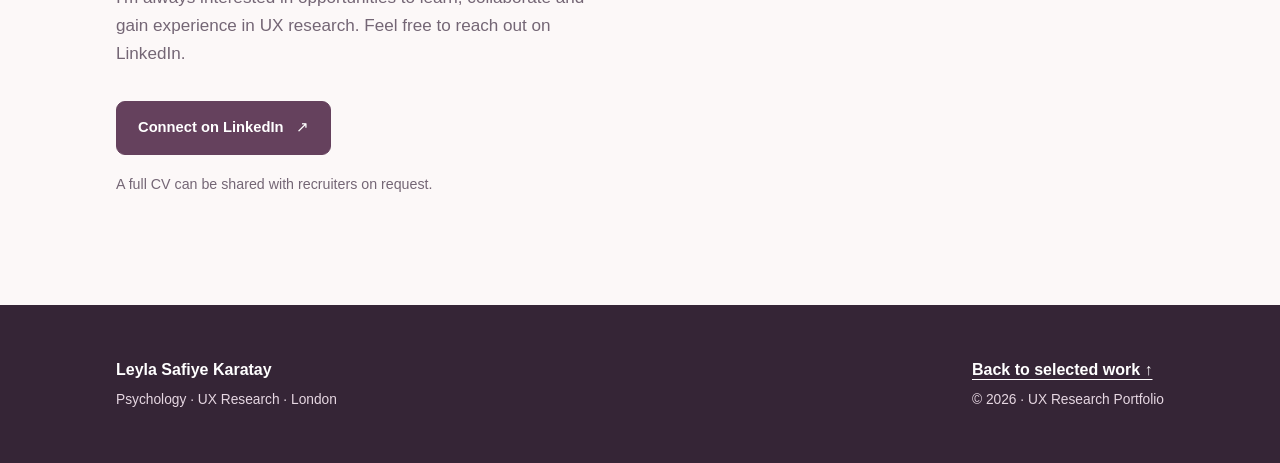
==== commit 793d5b69: "Add files via upload" ====
--- a/index.html
+++ b/index.html
@@ -59,6 +59,7 @@
           </div>
         </article>
         <p class="smallprint">Project status: concept and research plan only. No interviews, usability tests or measured product outcomes have taken place.</p>
+        <article class="project-card" style="margin-top:34px"><div class="project-info"><div class="chip">Independent quantitative research · 2026</div><h3>Understanding checkout friction</h3><p>A quantitative analysis of 200 simulated usability observations, exploring how task failure, errors and frustration relate to e-commerce experiences.</p><div class="project-meta"><span>Usability metrics</span><span>Statistical analysis</span><span>jamovi</span></div><div class="link-row"><a class="link-arrow" href="projects/checkout/index.html">Read the case study <span aria-hidden="true">↗</span></a><a class="link-arrow" href="projects/checkout/checkout-analysis.omv" download>View analysis (.omv) <span aria-hidden="true">↗</span></a></div></div><div class="project-visual" style="background:#ead7e2"><img src="assets/checkout-cover.svg" width="1600" height="900" alt="Understanding checkout friction: quantitative UX research on 200 simulated task observations" loading="lazy"></div></article><p class="smallprint">Project status: secondary analysis of synthetic educational data. No live usability testing or measured product impact.</p>
       </div>
     </section>
     <section id="approach" class="section" aria-labelledby="approach-title">
